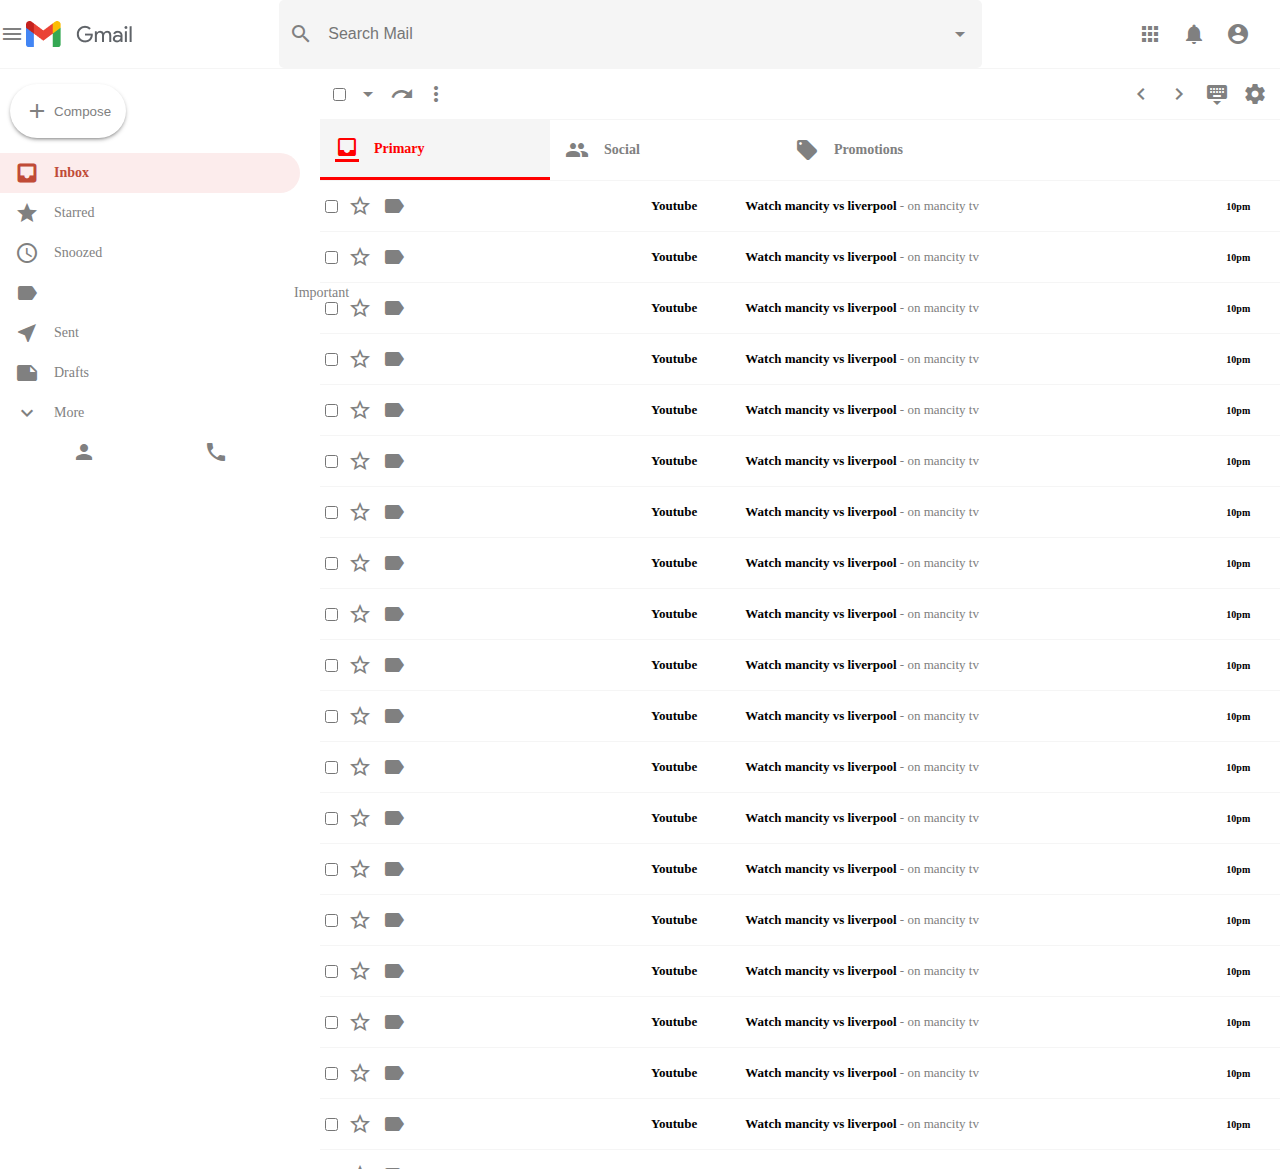
==== index.html @ ad6580e2 "Add all my files" ====
<!DOCTYPE html>
<html lang="en">
<head>
    <meta charset="UTF-8">
    <meta http-equiv="X-UA-Compatible" content="IE=edge">
    <meta name="viewport" content="width=device-width, initial-scale=1.0">
    <!--google font icon-->
    <link href="https://fonts.googleapis.com/icon?family=Material+Icons" rel="stylesheet">
    <link rel="stylesheet" href="./styles.css">
    <link rel="shortcut icon" href="./Sample Pictures/gmail icon.png" type="image/x-icon">
    <title>Inbox (56) - victormosunmola@gmail.com</title>
</head>
<body>
    <!--header start-->
    <div class="header">
        <div class="header-left">
            <div class="material-icons">menu</div>
              <img src="./Sample Pictures/logo_gmail.png" alt="Gmail Logo">
        </div>
        <div class="header-middle">
            <span class="material-icons">search</span>
            <input type="text" placeholder="Search Mail">
            <span class="material-icons">arrow_drop_down</span>
        </div>
        <div class="header-right">
            <span class="material-icons">apps</span>
            <span class="material-icons">notifications</span>
            <span class="material-icons">account_circle</span>
        </div>
    </div>
    <!--header ends-->
    <!--main body start-->
    <div class="main-body">
        <!--sidebar start-->
        <div class="sidebar">
            <button class="sidebar-compose">
                <span class="material-icons">add</span>
 
                Compose
            </button>
            <div class="sidebar-option sidebar-option-active">
                <span class="material-icons">inbox</span>
                <h3>Inbox</h3>
            </div>
            <div class="sidebar-option">
                <span class="material-icons">star</span>
                <h3>Starred</h3>
            </div>
            <div class="sidebar-option">
                <span class="material-icons">access_time</span>
                <h3>Snoozed</h3>
            </div>
            <div class="sidebar-option">
                <span class="material-icons">label_important</span>
                <h3>Important</h3>
            </div>
            <div class="sidebar-option">
                <span class="material-icons">near_me</span>
                <h3>Sent</h3>
            </div>
            <div class="sidebar-option">
                <span class="material-icons">note</span>
                <h3>Drafts</h3>
            </div>
            <div class="sidebar-option">
                <span class="material-icons">expand_more</span>
                <h3>More</h3>
            </div>
            <div class="sidebar-footer">
                <div class="sidebar-footer-icons">
                    <span class="material-icons">person</span>
                    <span class="material-icons">duo</span>
                    <span class="material-icons">phone</span>
                </div>
            </div>
        </div>
        <!--sidebar end-->

        <!--email list start-->
        <div class="email-list">
            <!--settings start-->
            <div class="email-list-settings">
                <div class="email-list-settings-left">
                    <input type="checkbox">
                    <span class="material-icons">arrow_drop_down</span>
                    <span class="material-icons">redo</span>
                    <span class="material-icons">more_vert</span>
                </div>
                <div class="email-list-settings-right">
                    <span class="material-icons">chevron_left</span>
                    <span class="material-icons">chevron_right</span>
                    <span class="material-icons">keyboard_hide</span>
                    <span class="material-icons">settings</span>
                </div>
            </div>
            <!--settings end-->
            <!--section start-->
            <div class="email-list-sections">
                <div class="section section-selected">
                    <span class="material-icons section-selected">inbox</span>
                    <h4>Primary</h4>
                </div>
                
                <div class="section">
                    <span class="material-icons">people</span>
                    <h4>Social</h4>
                </div>
                
                <div class="section">
                    <span class="material-icons">local_offer</span>
                    <h4>Promotions</h4>
                </div>             
            </div>
            <!--section end--> 

            <!--email list row start-->  
            <div class="email-list-list">
                 <!--email row start--> 
                 <div class="email-row">
                    <div class="email-row-options">
                        <input type="checkbox" />
                        <span class="material-icons">star_border</span>
                        <span class="material-icons">label_important</span>
                    </div>
                    <h3 class="email-row-title">Youtube</h3>
                    <div class="email-row-message">
                        <h4>
                            Watch mancity vs liverpool
                            <span class="email-row-description"> - on mancity tv</span>
                        </h4>
                    </div>

                    <p class="email-row-time">10pm</p>
                 </div>
                 <!--email row end--> 
                 <!--email row start--> 
                 <div class="email-row">
                    <div class="email-row-options">
                        <input type="checkbox" />
                        <span class="material-icons">star_border</span>
                        <span class="material-icons">label_important</span>
                    </div>
                    <h3 class="email-row-title">Youtube</h3>
                    <div class="email-row-message">
                        <h4>
                            Watch mancity vs liverpool
                            <span class="email-row-description"> - on mancity tv</span>
                        </h4>
                    </div>

                    <p class="email-row-time">10pm</p>
                 </div>
                 <!--email row end--> 
                 <!--email row start--> 
                 <div class="email-row">
                    <div class="email-row-options">
                        <input type="checkbox" />
                        <span class="material-icons">star_border</span>
                        <span class="material-icons">label_important</span>
                    </div>
                    <h3 class="email-row-title">Youtube</h3>
                    <div class="email-row-message">
                        <h4>
                            Watch mancity vs liverpool
                            <span class="email-row-description"> - on mancity tv</span>
                        </h4>
                    </div>

                    <p class="email-row-time">10pm</p>
                 </div>
                 <!--email row end--> 
                 <!--email row start--> 
                 <div class="email-row">
                    <div class="email-row-options">
                        <input type="checkbox" />
                        <span class="material-icons">star_border</span>
                        <span class="material-icons">label_important</span>
                    </div>
                    <h3 class="email-row-title">Youtube</h3>
                    <div class="email-row-message">
                        <h4>
                            Watch mancity vs liverpool
                            <span class="email-row-description"> - on mancity tv</span>
                        </h4>
                    </div>

                    <p class="email-row-time">10pm</p>
                 </div>
                 <!--email row end--> 
                 <!--email row start--> 
                 <div class="email-row">
                    <div class="email-row-options">
                        <input type="checkbox" />
                        <span class="material-icons">star_border</span>
                        <span class="material-icons">label_important</span>
                    </div>
                    <h3 class="email-row-title">Youtube</h3>
                    <div class="email-row-message">
                        <h4>
                            Watch mancity vs liverpool
                            <span class="email-row-description"> - on mancity tv</span>
                        </h4>
                    </div>

                    <p class="email-row-time">10pm</p>
                 </div>
                 <!--email row end--> 
                 <!--email row start--> 
                 <div class="email-row">
                    <div class="email-row-options">
                        <input type="checkbox" />
                        <span class="material-icons">star_border</span>
                        <span class="material-icons">label_important</span>
                    </div>
                    <h3 class="email-row-title">Youtube</h3>
                    <div class="email-row-message">
                        <h4>
                            Watch mancity vs liverpool
                            <span class="email-row-description"> - on mancity tv</span>
                        </h4>
                    </div>

                    <p class="email-row-time">10pm</p>
                 </div>
                 <!--email row end--> 
                 <!--email row start--> 
                 <div class="email-row">
                    <div class="email-row-options">
                        <input type="checkbox" />
                        <span class="material-icons">star_border</span>
                        <span class="material-icons">label_important</span>
                    </div>
                    <h3 class="email-row-title">Youtube</h3>
                    <div class="email-row-message">
                        <h4>
                            Watch mancity vs liverpool
                            <span class="email-row-description"> - on mancity tv</span>
                        </h4>
                    </div>

                    <p class="email-row-time">10pm</p>
                 </div>
                 <!--email row end--> 
                 <!--email row start--> 
                 <div class="email-row">
                    <div class="email-row-options">
                        <input type="checkbox" />
                        <span class="material-icons">star_border</span>
                        <span class="material-icons">label_important</span>
                    </div>
                    <h3 class="email-row-title">Youtube</h3>
                    <div class="email-row-message">
                        <h4>
                            Watch mancity vs liverpool
                            <span class="email-row-description"> - on mancity tv</span>
                        </h4>
                    </div>

                    <p class="email-row-time">10pm</p>
                 </div>
                 <!--email row end--> 
                 <!--email row start--> 
                 <div class="email-row">
                    <div class="email-row-options">
                        <input type="checkbox" />
                        <span class="material-icons">star_border</span>
                        <span class="material-icons">label_important</span>
                    </div>
                    <h3 class="email-row-title">Youtube</h3>
                    <div class="email-row-message">
                        <h4>
                            Watch mancity vs liverpool
                            <span class="email-row-description"> - on mancity tv</span>
                        </h4>
                    </div>

                    <p class="email-row-time">10pm</p>
                 </div>
                 <!--email row end--> 
                 <!--email row start--> 
                 <div class="email-row">
                    <div class="email-row-options">
                        <input type="checkbox" />
                        <span class="material-icons">star_border</span>
                        <span class="material-icons">label_important</span>
                    </div>
                    <h3 class="email-row-title">Youtube</h3>
                    <div class="email-row-message">
                        <h4>
                            Watch mancity vs liverpool
                            <span class="email-row-description"> - on mancity tv</span>
                        </h4>
                    </div>

                    <p class="email-row-time">10pm</p>
                 </div>
                 <!--email row end--> 
                 <!--email row start--> 
                 <div class="email-row">
                    <div class="email-row-options">
                        <input type="checkbox" />
                        <span class="material-icons">star_border</span>
                        <span class="material-icons">label_important</span>
                    </div>
                    <h3 class="email-row-title">Youtube</h3>
                    <div class="email-row-message">
                        <h4>
                            Watch mancity vs liverpool
                            <span class="email-row-description"> - on mancity tv</span>
                        </h4>
                    </div>

                    <p class="email-row-time">10pm</p>
                 </div>
                 <!--email row end--> 
                 <!--email row start--> 
                 <div class="email-row">
                    <div class="email-row-options">
                        <input type="checkbox" />
                        <span class="material-icons">star_border</span>
                        <span class="material-icons">label_important</span>
                    </div>
                    <h3 class="email-row-title">Youtube</h3>
                    <div class="email-row-message">
                        <h4>
                            Watch mancity vs liverpool
                            <span class="email-row-description"> - on mancity tv</span>
                        </h4>
                    </div>

                    <p class="email-row-time">10pm</p>
                 </div>
                 <!--email row end--> 
                 <!--email row start--> 
                 <div class="email-row">
                    <div class="email-row-options">
                        <input type="checkbox" />
                        <span class="material-icons">star_border</span>
                        <span class="material-icons">label_important</span>
                    </div>
                    <h3 class="email-row-title">Youtube</h3>
                    <div class="email-row-message">
                        <h4>
                            Watch mancity vs liverpool
                            <span class="email-row-description"> - on mancity tv</span>
                        </h4>
                    </div>

                    <p class="email-row-time">10pm</p>
                 </div>
                 <!--email row end--> 
                 <!--email row start--> 
                 <div class="email-row">
                    <div class="email-row-options">
                        <input type="checkbox" />
                        <span class="material-icons">star_border</span>
                        <span class="material-icons">label_important</span>
                    </div>
                    <h3 class="email-row-title">Youtube</h3>
                    <div class="email-row-message">
                        <h4>
                            Watch mancity vs liverpool
                            <span class="email-row-description"> - on mancity tv</span>
                        </h4>
                    </div>

                    <p class="email-row-time">10pm</p>
                 </div>
                 <!--email row end--> 
                 <!--email row start--> 
                 <div class="email-row">
                    <div class="email-row-options">
                        <input type="checkbox" />
                        <span class="material-icons">star_border</span>
                        <span class="material-icons">label_important</span>
                    </div>
                    <h3 class="email-row-title">Youtube</h3>
                    <div class="email-row-message">
                        <h4>
                            Watch mancity vs liverpool
                            <span class="email-row-description"> - on mancity tv</span>
                        </h4>
                    </div>

                    <p class="email-row-time">10pm</p>
                 </div>
                 <!--email row end--> 
                 <!--email row start--> 
                 <div class="email-row">
                    <div class="email-row-options">
                        <input type="checkbox" />
                        <span class="material-icons">star_border</span>
                        <span class="material-icons">label_important</span>
                    </div>
                    <h3 class="email-row-title">Youtube</h3>
                    <div class="email-row-message">
                        <h4>
                            Watch mancity vs liverpool
                            <span class="email-row-description"> - on mancity tv</span>
                        </h4>
                    </div>

                    <p class="email-row-time">10pm</p>
                 </div>
                 <!--email row end--> 
                 <!--email row start--> 
                 <div class="email-row">
                    <div class="email-row-options">
                        <input type="checkbox" />
                        <span class="material-icons">star_border</span>
                        <span class="material-icons">label_important</span>
                    </div>
                    <h3 class="email-row-title">Youtube</h3>
                    <div class="email-row-message">
                        <h4>
                            Watch mancity vs liverpool
                            <span class="email-row-description"> - on mancity tv</span>
                        </h4>
                    </div>

                    <p class="email-row-time">10pm</p>
                 </div>
                 <!--email row end--> 
                 <!--email row start--> 
                 <div class="email-row">
                    <div class="email-row-options">
                        <input type="checkbox" />
                        <span class="material-icons">star_border</span>
                        <span class="material-icons">label_important</span>
                    </div>
                    <h3 class="email-row-title">Youtube</h3>
                    <div class="email-row-message">
                        <h4>
                            Watch mancity vs liverpool
                            <span class="email-row-description"> - on mancity tv</span>
                        </h4>
                    </div>

                    <p class="email-row-time">10pm</p>
                 </div>
                 <!--email row end--> 
                 <!--email row start--> 
                 <div class="email-row">
                    <div class="email-row-options">
                        <input type="checkbox" />
                        <span class="material-icons">star_border</span>
                        <span class="material-icons">label_important</span>
                    </div>
                    <h3 class="email-row-title">Youtube</h3>
                    <div class="email-row-message">
                        <h4>
                            Watch mancity vs liverpool
                            <span class="email-row-description"> - on mancity tv</span>
                        </h4>
                    </div>

                    <p class="email-row-time">10pm</p>
                 </div>
                 <!--email row end--> 
                 <!--email row start--> 
                 <div class="email-row">
                    <div class="email-row-options">
                        <input type="checkbox" />
                        <span class="material-icons">star_border</span>
                        <span class="material-icons">label_important</span>
                    </div>
                    <h3 class="email-row-title">Youtube</h3>
                    <div class="email-row-message">
                        <h4>
                            Watch mancity vs liverpool
                            <span class="email-row-description"> - on mancity tv</span>
                        </h4>
                    </div>

                    <p class="email-row-time">10pm</p>
                 </div>
                 <!--email row end--> 
                 <!--email row start--> 
                 <div class="email-row">
                    <div class="email-row-options">
                        <input type="checkbox" />
                        <span class="material-icons">star_border</span>
                        <span class="material-icons">label_important</span>
                    </div>
                    <h3 class="email-row-title">Youtube</h3>
                    <div class="email-row-message">
                        <h4>
                            Watch mancity vs liverpool
                            <span class="email-row-description"> - on mancity tv</span>
                        </h4>
                    </div>

                    <p class="email-row-time">10pm</p>
                 </div>
                 <!--email row end--> 
                 <!--email row start--> 
                 <div class="email-row">
                    <div class="email-row-options">
                        <input type="checkbox" />
                        <span class="material-icons">star_border</span>
                        <span class="material-icons">label_important</span>
                    </div>
                    <h3 class="email-row-title">Youtube</h3>
                    <div class="email-row-message">
                        <h4>
                            Watch mancity vs liverpool
                            <span class="email-row-description"> - on mancity tv</span>
                        </h4>
                    </div>

                    <p class="email-row-time">10pm</p>
                 </div>
                 <!--email row end--> 
                 <!--email row start--> 
                 <div class="email-row">
                    <div class="email-row-options">
                        <input type="checkbox" />
                        <span class="material-icons">star_border</span>
                        <span class="material-icons">label_important</span>
                    </div>
                    <h3 class="email-row-title">Youtube</h3>
                    <div class="email-row-message">
                        <h4>
                            Watch mancity vs liverpool
                            <span class="email-row-description"> - on mancity tv</span>
                        </h4>
                    </div>

                    <p class="email-row-time">10pm</p>
                 </div>
                 <!--email row end--> 
                 <!--email row start--> 
                 <div class="email-row">
                    <div class="email-row-options">
                        <input type="checkbox" />
                        <span class="material-icons">star_border</span>
                        <span class="material-icons">label_important</span>
                    </div>
                    <h3 class="email-row-title">Youtube</h3>
                    <div class="email-row-message">
                        <h4>
                            Watch mancity vs liverpool
                            <span class="email-row-description"> - on mancity tv</span>
                        </h4>
                    </div>

                    <p class="email-row-time">10pm</p>
                 </div>
                 <!--email row end--> 
                 <!--email row start--> 
                 <div class="email-row">
                    <div class="email-row-options">
                        <input type="checkbox" />
                        <span class="material-icons">star_border</span>
                        <span class="material-icons">label_important</span>
                    </div>
                    <h3 class="email-row-title">Youtube</h3>
                    <div class="email-row-message">
                        <h4>
                            Watch mancity vs liverpool
                            <span class="email-row-description"> - on mancity tv</span>
                        </h4>
                    </div>

                    <p class="email-row-time">10pm</p>
                 </div>
                 <!--email row end--> 
                 <!--email row start--> 
                 <div class="email-row">
                    <div class="email-row-options">
                        <input type="checkbox" />
                        <span class="material-icons">star_border</span>
                        <span class="material-icons">label_important</span>
                    </div>
                    <h3 class="email-row-title">Youtube</h3>
                    <div class="email-row-message">
                        <h4>
                            Watch mancity vs liverpool
                            <span class="email-row-description"> - on mancity tv</span>
                        </h4>
                    </div>

                    <p class="email-row-time">10pm</p>
                 </div>
                 <!--email row end--> 
                 <!--email row start--> 
                 <div class="email-row">
                    <div class="email-row-options">
                        <input type="checkbox" />
                        <span class="material-icons">star_border</span>
                        <span class="material-icons">label_important</span>
                    </div>
                    <h3 class="email-row-title">Youtube</h3>
                    <div class="email-row-message">
                        <h4>
                            Watch mancity vs liverpool
                            <span class="email-row-description"> - on mancity tv</span>
                        </h4>
                    </div>

                    <p class="email-row-time">10pm</p>
                 </div>
                 <!--email row end--> 
                 <!--email row start--> 
                 <div class="email-row">
                    <div class="email-row-options">
                        <input type="checkbox" />
                        <span class="material-icons">star_border</span>
                        <span class="material-icons">label_important</span>
                    </div>
                    <h3 class="email-row-title">Youtube</h3>
                    <div class="email-row-message">
                        <h4>
                            Watch mancity vs liverpool
                            <span class="email-row-description"> - on mancity tv</span>
                        </h4>
                    </div>

                    <p class="email-row-time">10pm</p>
                 </div>
                 <!--email row end--> 
                 <!--email row start--> 
                 <div class="email-row">
                    <div class="email-row-options">
                        <input type="checkbox" />
                        <span class="material-icons">star_border</span>
                        <span class="material-icons">label_important</span>
                    </div>
                    <h3 class="email-row-title">Youtube</h3>
                    <div class="email-row-message">
                        <h4>
                            Watch mancity vs liverpool
                            <span class="email-row-description"> - on mancity tv</span>
                        </h4>
                    </div>

                    <p class="email-row-time">10pm</p>
                 </div>
                 <!--email row end--> 
                 <!--email row start--> 
                 <div class="email-row">
                    <div class="email-row-options">
                        <input type="checkbox" />
                        <span class="material-icons">star_border</span>
                        <span class="material-icons">label_important</span>
                    </div>
                    <h3 class="email-row-title">Youtube</h3>
                    <div class="email-row-message">
                        <h4>
                            Watch mancity vs liverpool
                            <span class="email-row-description"> - on mancity tv</span>
                        </h4>
                    </div>

                    <p class="email-row-time">10pm</p>
                 </div>
                 <!--email row end--> 
                 <!--email row start--> 
                 <div class="email-row">
                    <div class="email-row-options">
                        <input type="checkbox" />
                        <span class="material-icons">star_border</span>
                        <span class="material-icons">label_important</span>
                    </div>
                    <h3 class="email-row-title">Youtube</h3>
                    <div class="email-row-message">
                        <h4>
                            Watch mancity vs liverpool
                            <span class="email-row-description"> - on mancity tv</span>
                        </h4>
                    </div>

                    <p class="email-row-time">10pm</p>
                 </div>
                 <!--email row end--> 
                 <!--email row start--> 
                 <div class="email-row">
                    <div class="email-row-options">
                        <input type="checkbox" />
                        <span class="material-icons">star_border</span>
                        <span class="material-icons">label_important</span>
                    </div>
                    <h3 class="email-row-title">Youtube</h3>
                    <div class="email-row-message">
                        <h4>
                            Watch mancity vs liverpool
                            <span class="email-row-description"> - on mancity tv</span>
                        </h4>
                    </div>

                    <p class="email-row-time">10pm</p>
                 </div>
                 <!--email row end--> 
                 <!--email row start--> 
                 <div class="email-row">
                    <div class="email-row-options">
                        <input type="checkbox" />
                        <span class="material-icons">star_border</span>
                        <span class="material-icons">label_important</span>
                    </div>
                    <h3 class="email-row-title">Youtube</h3>
                    <div class="email-row-message">
                        <h4>
                            Watch mancity vs liverpool
                            <span class="email-row-description"> - on mancity tv</span>
                        </h4>
                    </div>

                    <p class="email-row-time">10pm</p>
                 </div>
                 <!--email row end--> 
                 <!--email row start--> 
                 <div class="email-row">
                    <div class="email-row-options">
                        <input type="checkbox" />
                        <span class="material-icons">star_border</span>
                        <span class="material-icons">label_important</span>
                    </div>
                    <h3 class="email-row-title">Youtube</h3>
                    <div class="email-row-message">
                        <h4>
                            Watch mancity vs liverpool
                            <span class="email-row-description"> - on mancity tv</span>
                        </h4>
                    </div>

                    <p class="email-row-time">10pm</p>
                 </div>
                 <!--email row end--> 
                 <!--email row start--> 
                 <div class="email-row">
                    <div class="email-row-options">
                        <input type="checkbox" />
                        <span class="material-icons">star_border</span>
                        <span class="material-icons">label_important</span>
                    </div>
                    <h3 class="email-row-title">Youtube</h3>
                    <div class="email-row-message">
                        <h4>
                            Watch mancity vs liverpool
                            <span class="email-row-description"> - on mancity tv</span>
                        </h4>
                    </div>

                    <p class="email-row-time">10pm</p>
                 </div>
                 <!--email row end--> 
                 <!--email row start--> 
                 <div class="email-row">
                    <div class="email-row-options">
                        <input type="checkbox" />
                        <span class="material-icons">star_border</span>
                        <span class="material-icons">label_important</span>
                    </div>
                    <h3 class="email-row-title">Youtube</h3>
                    <div class="email-row-message">
                        <h4>
                            Watch mancity vs liverpool
                            <span class="email-row-description"> - on mancity tv</span>
                        </h4>
                    </div>

                    <p class="email-row-time">10pm</p>
                 </div>
                 <!--email row end--> 
                 <!--email row start--> 
                 <div class="email-row">
                    <div class="email-row-options">
                        <input type="checkbox" />
                        <span class="material-icons">star_border</span>
                        <span class="material-icons">label_important</span>
                    </div>
                    <h3 class="email-row-title">Youtube</h3>
                    <div class="email-row-message">
                        <h4>
                            Watch mancity vs liverpool
                            <span class="email-row-description"> - on mancity tv</span>
                        </h4>
                    </div>

                    <p class="email-row-time">10pm</p>
                 </div>
                 <!--email row end--> 
                 <!--email row start--> 
                 <div class="email-row">
                    <div class="email-row-options">
                        <input type="checkbox" />
                        <span class="material-icons">star_border</span>
                        <span class="material-icons">label_important</span>
                    </div>
                    <h3 class="email-row-title">Youtube</h3>
                    <div class="email-row-message">
                        <h4>
                            Watch mancity vs liverpool
                            <span class="email-row-description"> - on mancity tv</span>
                        </h4>
                    </div>

                    <p class="email-row-time">10pm</p>
                 </div>
                 <!--email row end--> 
                 <!--email row start--> 
                 <div class="email-row">
                    <div class="email-row-options">
                        <input type="checkbox" />
                        <span class="material-icons">star_border</span>
                        <span class="material-icons">label_important</span>
                    </div>
                    <h3 class="email-row-title">Youtube</h3>
                    <div class="email-row-message">
                        <h4>
                            Watch mancity vs liverpool
                            <span class="email-row-description"> - on mancity tv</span>
                        </h4>
                    </div>

                    <p class="email-row-time">10pm</p>
                 </div>
                 <!--email row end--> 
                 <!--email row start--> 
                 <div class="email-row">
                    <div class="email-row-options">
                        <input type="checkbox" />
                        <span class="material-icons">star_border</span>
                        <span class="material-icons">label_important</span>
                    </div>
                    <h3 class="email-row-title">Youtube</h3>
                    <div class="email-row-message">
                        <h4>
                            Watch mancity vs liverpool
                            <span class="email-row-description"> - on mancity tv</span>
                        </h4>
                    </div>

                    <p class="email-row-time">10pm</p>
                 </div>
                 <!--email row end--> 
                 <!--email row start--> 
                 <div class="email-row">
                    <div class="email-row-options">
                        <input type="checkbox" />
                        <span class="material-icons">star_border</span>
                        <span class="material-icons">label_important</span>
                    </div>
                    <h3 class="email-row-title">Youtube</h3>
                    <div class="email-row-message">
                        <h4>
                            Watch mancity vs liverpool
                            <span class="email-row-description"> - on mancity tv</span>
                        </h4>
                    </div>

                    <p class="email-row-time">10pm</p>
                 </div>
                 <!--email row end--> 
                 <!--email row start--> 
                 <div class="email-row">
                    <div class="email-row-options">
                        <input type="checkbox" />
                        <span class="material-icons">star_border</span>
                        <span class="material-icons">label_important</span>
                    </div>
                    <h3 class="email-row-title">Youtube</h3>
                    <div class="email-row-message">
                        <h4>
                            Watch mancity vs liverpool
                            <span class="email-row-description"> - on mancity tv</span>
                        </h4>
                    </div>

                    <p class="email-row-time">10pm</p>
                 </div>
                 <!--email row end--> 
                 <!--email row start--> 
                 <div class="email-row">
                    <div class="email-row-options">
                        <input type="checkbox" />
                        <span class="material-icons">star_border</span>
                        <span class="material-icons">label_important</span>
                    </div>
                    <h3 class="email-row-title">Youtube</h3>
                    <div class="email-row-message">
                        <h4>
                            Watch mancity vs liverpool
                            <span class="email-row-description"> - on mancity tv</span>
                        </h4>
                    </div>

                    <p class="email-row-time">10pm</p>
                 </div>
                 <!--email row end--> 
                 <!--email row start--> 
                 <div class="email-row">
                    <div class="email-row-options">
                        <input type="checkbox" />
                        <span class="material-icons">star_border</span>
                        <span class="material-icons">label_important</span>
                    </div>
                    <h3 class="email-row-title">Youtube</h3>
                    <div class="email-row-message">
                        <h4>
                            Watch mancity vs liverpool
                            <span class="email-row-description"> - on mancity tv</span>
                        </h4>
                    </div>

                    <p class="email-row-time">10pm</p>
                 </div>
                 <!--email row end--> 
                 <!--email row start--> 
                 <div class="email-row">
                    <div class="email-row-options">
                        <input type="checkbox" />
                        <span class="material-icons">star_border</span>
                        <span class="material-icons">label_important</span>
                    </div>
                    <h3 class="email-row-title">Youtube</h3>
                    <div class="email-row-message">
                        <h4>
                            Watch mancity vs liverpool
                            <span class="email-row-description"> - on mancity tv</span>
                        </h4>
                    </div>

                    <p class="email-row-time">10pm</p>
                 </div>
                 <!--email row end--> 
                 <!--email row start--> 
                 <div class="email-row">
                    <div class="email-row-options">
                        <input type="checkbox" />
                        <span class="material-icons">star_border</span>
                        <span class="material-icons">label_important</span>
                    </div>
                    <h3 class="email-row-title">Youtube</h3>
                    <div class="email-row-message">
                        <h4>
                            Watch mancity vs liverpool
                            <span class="email-row-description"> - on mancity tv</span>
                        </h4>
                    </div>

                    <p class="email-row-time">10pm</p>
                 </div>
                 <!--email row end--> 
                 <!--email row start--> 
                 <div class="email-row">
                    <div class="email-row-options">
                        <input type="checkbox" />
                        <span class="material-icons">star_border</span>
                        <span class="material-icons">label_important</span>
                    </div>
                    <h3 class="email-row-title">Youtube</h3>
                    <div class="email-row-message">
                        <h4>
                            Watch mancity vs liverpool
                            <span class="email-row-description"> - on mancity tv</span>
                        </h4>
                    </div>

                    <p class="email-row-time">10pm</p>
                 </div>
                 <!--email row end--> 
                 <!--email row start--> 
                 <div class="email-row">
                    <div class="email-row-options">
                        <input type="checkbox" />
                        <span class="material-icons">star_border</span>
                        <span class="material-icons">label_important</span>
                    </div>
                    <h3 class="email-row-title">Youtube</h3>
                    <div class="email-row-message">
                        <h4>
                            Watch mancity vs liverpool
                            <span class="email-row-description"> - on mancity tv</span>
                        </h4>
                    </div>

                    <p class="email-row-time">10pm</p>
                 </div>
                 <!--email row end--> 
                 <!--email row start--> 
                 <div class="email-row">
                    <div class="email-row-options">
                        <input type="checkbox" />
                        <span class="material-icons">star_border</span>
                        <span class="material-icons">label_important</span>
                    </div>
                    <h3 class="email-row-title">Youtube</h3>
                    <div class="email-row-message">
                        <h4>
                            Watch mancity vs liverpool
                            <span class="email-row-description"> - on mancity tv</span>
                        </h4>
                    </div>

                    <p class="email-row-time">10pm</p>
                 </div>
                 <!--email row end--> 
                 <!--email row start--> 
                 <div class="email-row">
                    <div class="email-row-options">
                        <input type="checkbox" />
                        <span class="material-icons">star_border</span>
                        <span class="material-icons">label_important</span>
                    </div>
                    <h3 class="email-row-title">Youtube</h3>
                    <div class="email-row-message">
                        <h4>
                            Watch mancity vs liverpool
                            <span class="email-row-description"> - on mancity tv</span>
                        </h4>
                    </div>

                    <p class="email-row-time">10pm</p>
                 </div>
                 <!--email row end--> 
                 <!--email row start--> 
                 <div class="email-row">
                    <div class="email-row-options">
                        <input type="checkbox" />
                        <span class="material-icons">star_border</span>
                        <span class="material-icons">label_important</span>
                    </div>
                    <h3 class="email-row-title">Youtube</h3>
                    <div class="email-row-message">
                        <h4>
                            Watch mancity vs liverpool
                            <span class="email-row-description"> - on mancity tv</span>
                        </h4>
                    </div>

                    <p class="email-row-time">10pm</p>
                 </div>
                 <!--email row end--> 
                 <!--email row start--> 
                 <div class="email-row">
                    <div class="email-row-options">
                        <input type="checkbox" />
                        <span class="material-icons">star_border</span>
                        <span class="material-icons">label_important</span>
                    </div>
                    <h3 class="email-row-title">Youtube</h3>
                    <div class="email-row-message">
                        <h4>
                            Watch mancity vs liverpool
                            <span class="email-row-description"> - on mancity tv</span>
                        </h4>
                    </div>

                    <p class="email-row-time">10pm</p>
                 </div>
                 <!--email row end--> 
                 <!--email row start--> 
                 <div class="email-row">
                    <div class="email-row-options">
                        <input type="checkbox" />
                        <span class="material-icons">star_border</span>
                        <span class="material-icons">label_important</span>
                    </div>
                    <h3 class="email-row-title">Youtube</h3>
                    <div class="email-row-message">
                        <h4>
                            Watch mancity vs liverpool
                            <span class="email-row-description"> - on mancity tv</span>
                        </h4>
                    </div>

                    <p class="email-row-time">10pm</p>
                 </div>
                 <!--email row end--> 
                 <!--email row start--> 
                 <div class="email-row">
                    <div class="email-row-options">
                        <input type="checkbox" />
                        <span class="material-icons">star_border</span>
                        <span class="material-icons">label_important</span>
                    </div>
                    <h3 class="email-row-title">Youtube</h3>
                    <div class="email-row-message">
                        <h4>
                            Watch mancity vs liverpool
                            <span class="email-row-description"> - on mancity tv</span>
                        </h4>
                    </div>

                    <p class="email-row-time">10pm</p>
                 </div>
                 <!--email row end--> 
                 <!--email row start--> 
                 <div class="email-row">
                    <div class="email-row-options">
                        <input type="checkbox" />
                        <span class="material-icons">star_border</span>
                        <span class="material-icons">label_important</span>
                    </div>
                    <h3 class="email-row-title">Youtube</h3>
                    <div class="email-row-message">
                        <h4>
                            Watch mancity vs liverpool
                            <span class="email-row-description"> - on mancity tv</span>
                        </h4>
                    </div>

                    <p class="email-row-time">10pm</p>
                 </div>
                 <!--email row end--> 
                 <!--email row start--> 
                 <div class="email-row">
                    <div class="email-row-options">
                        <input type="checkbox" />
                        <span class="material-icons">star_border</span>
                        <span class="material-icons">label_important</span>
                    </div>
                    <h3 class="email-row-title">Youtube</h3>
                    <div class="email-row-message">
                        <h4>
                            Watch mancity vs liverpool
                            <span class="email-row-description"> - on mancity tv</span>
                        </h4>
                    </div>

                    <p class="email-row-time">10pm</p>
                 </div>
                 <!--email row end--> 
                 <!--email row start--> 
                 <div class="email-row">
                    <div class="email-row-options">
                        <input type="checkbox" />
                        <span class="material-icons">star_border</span>
                        <span class="material-icons">label_important</span>
                    </div>
                    <h3 class="email-row-title">Youtube</h3>
                    <div class="email-row-message">
                        <h4>
                            Watch mancity vs liverpool
                            <span class="email-row-description"> - on mancity tv</span>
                        </h4>
                    </div>

                    <p class="email-row-time">10pm</p>
                 </div>
                 <!--email row end--> 
                 <!--email row start--> 
                 <div class="email-row">
                    <div class="email-row-options">
                        <input type="checkbox" />
                        <span class="material-icons">star_border</span>
                        <span class="material-icons">label_important</span>
                    </div>
                    <h3 class="email-row-title">Youtube</h3>
                    <div class="email-row-message">
                        <h4>
                            Watch mancity vs liverpool
                            <span class="email-row-description"> - on mancity tv</span>
                        </h4>
                    </div>

                    <p class="email-row-time">10pm</p>
                 </div>
                 <!--email row end--> 
                 <!--email row start--> 
                 <div class="email-row">
                    <div class="email-row-options">
                        <input type="checkbox" />
                        <span class="material-icons">star_border</span>
                        <span class="material-icons">label_important</span>
                    </div>
                    <h3 class="email-row-title">Youtube</h3>
                    <div class="email-row-message">
                        <h4>
                            Watch mancity vs liverpool
                            <span class="email-row-description"> - on mancity tv</span>
                        </h4>
                    </div>

                    <p class="email-row-time">10pm</p>
                 </div>
                 <!--email row end--> 
                 <!--email row start--> 
                 <div class="email-row">
                    <div class="email-row-options">
                        <input type="checkbox" />
                        <span class="material-icons">star_border</span>
                        <span class="material-icons">label_important</span>
                    </div>
                    <h3 class="email-row-title">Youtube</h3>
                    <div class="email-row-message">
                        <h4>
                            Watch mancity vs liverpool
                            <span class="email-row-description"> - on mancity tv</span>
                        </h4>
                    </div>

                    <p class="email-row-time">10pm</p>
                 </div>
                 <!--email row end--> 
                 <!--email row start--> 
                 <div class="email-row">
                    <div class="email-row-options">
                        <input type="checkbox" />
                        <span class="material-icons">star_border</span>
                        <span class="material-icons">label_important</span>
                    </div>
                    <h3 class="email-row-title">Youtube</h3>
                    <div class="email-row-message">
                        <h4>
                            Watch mancity vs liverpool
                            <span class="email-row-description"> - on mancity tv</span>
                        </h4>
                    </div>

                    <p class="email-row-time">10pm</p>
                 </div>
                 <!--email row end--> 
                 <!--email row start--> 
                 <div class="email-row">
                    <div class="email-row-options">
                        <input type="checkbox" />
                        <span class="material-icons">star_border</span>
                        <span class="material-icons">label_important</span>
                    </div>
                    <h3 class="email-row-title">Youtube</h3>
                    <div class="email-row-message">
                        <h4>
                            Watch mancity vs liverpool
                            <span class="email-row-description"> - on mancity tv</span>
                        </h4>
                    </div>

                    <p class="email-row-time">10pm</p>
                 </div>
                 <!--email row end--> 
                 <!--email row start--> 
                 <div class="email-row">
                    <div class="email-row-options">
                        <input type="checkbox" />
                        <span class="material-icons">star_border</span>
                        <span class="material-icons">label_important</span>
                    </div>
                    <h3 class="email-row-title">Youtube</h3>
                    <div class="email-row-message">
                        <h4>
                            Watch mancity vs liverpool
                            <span class="email-row-description"> - on mancity tv</span>
                        </h4>
                    </div>

                    <p class="email-row-time">10pm</p>
                 </div>
                 <!--email row end--> 
                 <!--email row start--> 
                 <div class="email-row">
                    <div class="email-row-options">
                        <input type="checkbox" />
                        <span class="material-icons">star_border</span>
                        <span class="material-icons">label_important</span>
                    </div>
                    <h3 class="email-row-title">Youtube</h3>
                    <div class="email-row-message">
                        <h4>
                            Watch mancity vs liverpool
                            <span class="email-row-description"> - on mancity tv</span>
                        </h4>
                    </div>

                    <p class="email-row-time">10pm</p>
                 </div>
                 <!--email row end--> 
                 <!--email row start--> 
                 <div class="email-row">
                    <div class="email-row-options">
                        <input type="checkbox" />
                        <span class="material-icons">star_border</span>
                        <span class="material-icons">label_important</span>
                    </div>
                    <h3 class="email-row-title">Youtube</h3>
                    <div class="email-row-message">
                        <h4>
                            Watch mancity vs liverpool
                            <span class="email-row-description"> - on mancity tv</span>
                        </h4>
                    </div>

                    <p class="email-row-time">10pm</p>
                 </div>
                 <!--email row end--> 
                 <!--email row start--> 
                 <div class="email-row">
                    <div class="email-row-options">
                        <input type="checkbox" />
                        <span class="material-icons">star_border</span>
                        <span class="material-icons">label_important</span>
                    </div>
                    <h3 class="email-row-title">Youtube</h3>
                    <div class="email-row-message">
                        <h4>
                            Watch mancity vs liverpool
                            <span class="email-row-description"> - on mancity tv</span>
                        </h4>
                    </div>

                    <p class="email-row-time">10pm</p>
                 </div>
                 <!--email row end--> 
                 <!--email row start--> 
                 <div class="email-row">
                    <div class="email-row-options">
                        <input type="checkbox" />
                        <span class="material-icons">star_border</span>
                        <span class="material-icons">label_important</span>
                    </div>
                    <h3 class="email-row-title">Youtube</h3>
                    <div class="email-row-message">
                        <h4>
                            Watch mancity vs liverpool
                            <span class="email-row-description"> - on mancity tv</span>
                        </h4>
                    </div>

                    <p class="email-row-time">10pm</p>
                 </div>
                 <!--email row end--> 
                 <!--email row start--> 
                 <div class="email-row">
                    <div class="email-row-options">
                        <input type="checkbox" />
                        <span class="material-icons">star_border</span>
                        <span class="material-icons">label_important</span>
                    </div>
                    <h3 class="email-row-title">Youtube</h3>
                    <div class="email-row-message">
                        <h4>
                            Watch mancity vs liverpool
                            <span class="email-row-description"> - on mancity tv</span>
                        </h4>
                    </div>

                    <p class="email-row-time">10pm</p>
                 </div>
                 <!--email row end--> 
                 <!--email row start--> 
                 <div class="email-row">
                    <div class="email-row-options">
                        <input type="checkbox" />
                        <span class="material-icons">star_border</span>
                        <span class="material-icons">label_important</span>
                    </div>
                    <h3 class="email-row-title">Youtube</h3>
                    <div class="email-row-message">
                        <h4>
                            Watch mancity vs liverpool
                            <span class="email-row-description"> - on mancity tv</span>
                        </h4>
                    </div>

                    <p class="email-row-time">10pm</p>
                 </div>
                 <!--email row end--> 
                 <!--email row start--> 
                 <div class="email-row">
                    <div class="email-row-options">
                        <input type="checkbox" />
                        <span class="material-icons">star_border</span>
                        <span class="material-icons">label_important</span>
                    </div>
                    <h3 class="email-row-title">Youtube</h3>
                    <div class="email-row-message">
                        <h4>
                            Watch mancity vs liverpool
                            <span class="email-row-description"> - on mancity tv</span>
                        </h4>
                    </div>

                    <p class="email-row-time">10pm</p>
                 </div>
                 <!--email row end--> 
                 <!--email row start--> 
                 <div class="email-row">
                    <div class="email-row-options">
                        <input type="checkbox" />
                        <span class="material-icons">star_border</span>
                        <span class="material-icons">label_important</span>
                    </div>
                    <h3 class="email-row-title">Youtube</h3>
                    <div class="email-row-message">
                        <h4>
                            Watch mancity vs liverpool
                            <span class="email-row-description"> - on mancity tv</span>
                        </h4>
                    </div>

                    <p class="email-row-time">10pm</p>
                 </div>
                 <!--email row end--> 
                 <!--email row start--> 
                 <div class="email-row">
                    <div class="email-row-options">
                        <input type="checkbox" />
                        <span class="material-icons">star_border</span>
                        <span class="material-icons">label_important</span>
                    </div>
                    <h3 class="email-row-title">Youtube</h3>
                    <div class="email-row-message">
                        <h4>
                            Watch mancity vs liverpool
                            <span class="email-row-description"> - on mancity tv</span>
                        </h4>
                    </div>

                    <p class="email-row-time">10pm</p>
                 </div>
                 <!--email row end--> 
                 <!--email row start--> 
                 <div class="email-row">
                    <div class="email-row-options">
                        <input type="checkbox" />
                        <span class="material-icons">star_border</span>
                        <span class="material-icons">label_important</span>
                    </div>
                    <h3 class="email-row-title">Youtube</h3>
                    <div class="email-row-message">
                        <h4>
                            Watch mancity vs liverpool
                            <span class="email-row-description"> - on mancity tv</span>
                        </h4>
                    </div>

                    <p class="email-row-time">10pm</p>
                 </div>
                 <!--email row end--> 
                 <!--email row start--> 
                 <div class="email-row">
                    <div class="email-row-options">
                        <input type="checkbox" />
                        <span class="material-icons">star_border</span>
                        <span class="material-icons">label_important</span>
                    </div>
                    <h3 class="email-row-title">Youtube</h3>
                    <div class="email-row-message">
                        <h4>
                            Watch mancity vs liverpool
                            <span class="email-row-description"> - on mancity tv</span>
                        </h4>
                    </div>

                    <p class="email-row-time">10pm</p>
                 </div>
                 <!--email row end--> 
                 <!--email row start--> 
                 <div class="email-row">
                    <div class="email-row-options">
                        <input type="checkbox" />
                        <span class="material-icons">star_border</span>
                        <span class="material-icons">label_important</span>
                    </div>
                    <h3 class="email-row-title">Youtube</h3>
                    <div class="email-row-message">
                        <h4>
                            Watch mancity vs liverpool
                            <span class="email-row-description"> - on mancity tv</span>
                        </h4>
                    </div>

                    <p class="email-row-time">10pm</p>
                 </div>
                 <!--email row end--> 
                 <!--email row start--> 
                 <div class="email-row">
                    <div class="email-row-options">
                        <input type="checkbox" />
                        <span class="material-icons">star_border</span>
                        <span class="material-icons">label_important</span>
                    </div>
                    <h3 class="email-row-title">Youtube</h3>
                    <div class="email-row-message">
                        <h4>
                            Watch mancity vs liverpool
                            <span class="email-row-description"> - on mancity tv</span>
                        </h4>
                    </div>

                    <p class="email-row-time">10pm</p>
                 </div>
                 <!--email row end--> 
                 <!--email row start--> 
                 <div class="email-row">
                    <div class="email-row-options">
                        <input type="checkbox" />
                        <span class="material-icons">star_border</span>
                        <span class="material-icons">label_important</span>
                    </div>
                    <h3 class="email-row-title">Youtube</h3>
                    <div class="email-row-message">
                        <h4>
                            Watch mancity vs liverpool
                            <span class="email-row-description"> - on mancity tv</span>
                        </h4>
                    </div>

                    <p class="email-row-time">10pm</p>
                 </div>
                 <!--email row end--> 
                 <!--email row start--> 
                 <div class="email-row">
                    <div class="email-row-options">
                        <input type="checkbox" />
                        <span class="material-icons">star_border</span>
                        <span class="material-icons">label_important</span>
                    </div>
                    <h3 class="email-row-title">Youtube</h3>
                    <div class="email-row-message">
                        <h4>
                            Watch mancity vs liverpool
                            <span class="email-row-description"> - on mancity tv</span>
                        </h4>
                    </div>

                    <p class="email-row-time">10pm</p>
                 </div>
                 <!--email row end--> 
                 <!--email row start--> 
                 <div class="email-row">
                    <div class="email-row-options">
                        <input type="checkbox" />
                        <span class="material-icons">star_border</span>
                        <span class="material-icons">label_important</span>
                    </div>
                    <h3 class="email-row-title">Youtube</h3>
                    <div class="email-row-message">
                        <h4>
                            Watch mancity vs liverpool
                            <span class="email-row-description"> - on mancity tv</span>
                        </h4>
                    </div>

                    <p class="email-row-time">10pm</p>
                 </div>
                 <!--email row end--> 
                 <!--email row start--> 
                 <div class="email-row">
                    <div class="email-row-options">
                        <input type="checkbox" />
                        <span class="material-icons">star_border</span>
                        <span class="material-icons">label_important</span>
                    </div>
                    <h3 class="email-row-title">Youtube</h3>
                    <div class="email-row-message">
                        <h4>
                            Watch mancity vs liverpool
                            <span class="email-row-description"> - on mancity tv</span>
                        </h4>
                    </div>

                    <p class="email-row-time">10pm</p>
                 </div>
                 <!--email row end--> 
                 <!--email row start--> 
                 <div class="email-row">
                    <div class="email-row-options">
                        <input type="checkbox" />
                        <span class="material-icons">star_border</span>
                        <span class="material-icons">label_important</span>
                    </div>
                    <h3 class="email-row-title">Youtube</h3>
                    <div class="email-row-message">
                        <h4>
                            Watch mancity vs liverpool
                            <span class="email-row-description"> - on mancity tv</span>
                        </h4>
                    </div>

                    <p class="email-row-time">10pm</p>
                 </div>
                 <!--email row end--> 
                 <!--email row start--> 
                 <div class="email-row">
                    <div class="email-row-options">
                        <input type="checkbox" />
                        <span class="material-icons">star_border</span>
                        <span class="material-icons">label_important</span>
                    </div>
                    <h3 class="email-row-title">Youtube</h3>
                    <div class="email-row-message">
                        <h4>
                            Watch mancity vs liverpool
                            <span class="email-row-description"> - on mancity tv</span>
                        </h4>
                    </div>

                    <p class="email-row-time">10pm</p>
                 </div>
                 <!--email row end--> 
                 <!--email row start--> 
                 <div class="email-row">
                    <div class="email-row-options">
                        <input type="checkbox" />
                        <span class="material-icons">star_border</span>
                        <span class="material-icons">label_important</span>
                    </div>
                    <h3 class="email-row-title">Youtube</h3>
                    <div class="email-row-message">
                        <h4>
                            Watch mancity vs liverpool
                            <span class="email-row-description"> - on mancity tv</span>
                        </h4>
                    </div>

                    <p class="email-row-time">10pm</p>
                 </div>
                 <!--email row end--> 
            </div>
            <!--email list row end-->  
        </div>
        <!--email list end-->
    </div>
    <!--main body end-->



</body>
</html>
---- styles.css ----
*{
    margin: 0;
    padding: 0;
}
/* header */
.header{
    display: flex;
    align-items: center;
    justify-content: space-between;
    border-bottom: 1px solid whitesmoke;
}
.header-left{
    display: flex;
    align-items: center;
}
.header-left span{
    padding: 10px;
    cursor: pointer;
}
.header-middle{
    display: flex;
    flex: 0.7;
    align-items: center;
    background-color: whitesmoke;
    padding: 10px;
    border-radius: 5px;
}
.material-icons{
    color: gray;
}
.header-middle input{
    border: none;
    width: 100%;
    padding: 10px;
    outline: none;
    font-size: medium;
    background-color: transparent;
}
.header-right{
    display: flex;
    padding-right: 20px;
}
.header-right span{
    padding:  10px;
    cursor: pointer;
}
/* sidebar */
.sidebar{
    flex: 0.3;
    max-width: 300px;
    padding-right: 20px;
}
.sidebar-compose{
    margin-top: 15px;
    margin-left: 10px;
    margin-bottom: 15px;
    text-transform: capitalize;
    color: gray;
    padding: 15px;
    border-radius: 30px;
    background-color: white;
    display: flex;
    align-items: center;
    cursor: pointer;
    outline: none;
    border: none;
    box-shadow: 0px 2px 5px -2px rgba(0, 0, 0, 0.75);
}
.sidebar-compose span{
    margin-right: 5px;
}
.sidebar-option{
    display: flex;    
    align-items: center;
    height: 40px;
    padding: 0 10px;
    border-top-right-radius: 20px;
    border-bottom-right-radius: 20px;
    cursor: pointer;
    color: #818181;
}
.sidebar-option .material-icons{
    padding: 5px;
}
.sidebar-option h3{
    flex: 1;
    margin-left: 10px;
    font-size: 14px;
    font-weight: 400;
}
.sidebar-option:hover,
.sidebar-option:hover h3,
.sidebar-option:hover .material-icons,
.sidebar-option-active,
.sidebar-option-active h3,
.sidebar-option-active .material-icons {
    background-color: #fcecec;
    color: #c04b37;
    font-weight: 800;
}
.sidebar-footer{
    display: flex;
    justify-content: center;
}
.sidebar-footer-icons .material-icons{
    margin: 7px;
    cursor: pointer;
}
/* main body */
.main-body{
    display: flex;
    height: 100vh;
}
.body{
    height: 100vh;
    overflow-y: hidden;
}
/*email list*/
.email-list{
    flex: 1;
    overflow: scroll;
}
.email-list-settings{
    position: sticky;
    top: 0;
    display: flex;
    justify-content: space-between;
    border-bottom: 1px solid whitesmoke;
    background-color: white;
    z-index: 999;
    padding: 8px;
}
.email-list-settings-left{
    display: flex;
    align-items: center;
}
.email-list-settings .material-icons{
    margin: 5px;
    cursor: pointer;
}
.section{
    display: flex;
    align-items: center;
    border-bottom-width:2px;
    padding: 15px;
    min-width: 200px;
    cursor: pointer;
    color: grey;
    border-width: 0;
}
.email-list-sections{
    position: sticky;
    top: 0;
    display: flex;
    background-color: white;
    border-bottom: 1px solid whitesmoke;
    z-index: 999;
}
.section-selected{
    background-color: whitesmoke;
    border-width: 3px;
    color: red;
    border-bottom: 3px solid red;
}
.section-selected .material-icons{
    color: red;
}
.section:hover{
    background-color: whitesmoke;
    border-width: 3px;
}
.section h4{
    font-size: 14px;
    margin-left: 15px;
}
.email-row-options{
    display: flex;
    align-items: center;
}
.email-row-options .material-icons, 
input{
    margin: 5px;
}
.email-row{
    display: flex;
    align-items: center;
    height: 50px;
    border-bottom: 1px solid whitesmoke;
    cursor: pointer;
    z-index: 999;
}
.email-row:hover{
    border-top: 1px solid whitesmoke;
    box-shadow: 0 4px 4px -2px rgba(0, 0, 0, 0.24);
}
.email-row-message{
    display: flex;
    flex: 0.8;
    align-items: center;
    font-size: 13px;
}
.email-row-message h4{
    width: 400px;
    white-space: nowrap;
    overflow: hidden;
    text-overflow: ellipsis;
    padding-left: 5px;
    padding-right: 5px;
}
.email-row-title{
    font-size: 13px;
    flex: 0.15;
}
.email-row-time{
    padding-left: 10px;
    font-size: 10px;
    font-weight: bold;
}
.email-row-description{
    font-weight: 400;
    color: gray;
}
    @media(max-width:500px){
    .header{ 
        width: 1200px;
        height: 100px;
    }
    }
    @media(max-width:500px){
    .main-body{ 
        width: 1200px ;
        height: 8440px;
    }
    }
    @media(min-width:1000px){
    .main-body{ 
        height: 1100px;
    }
    }
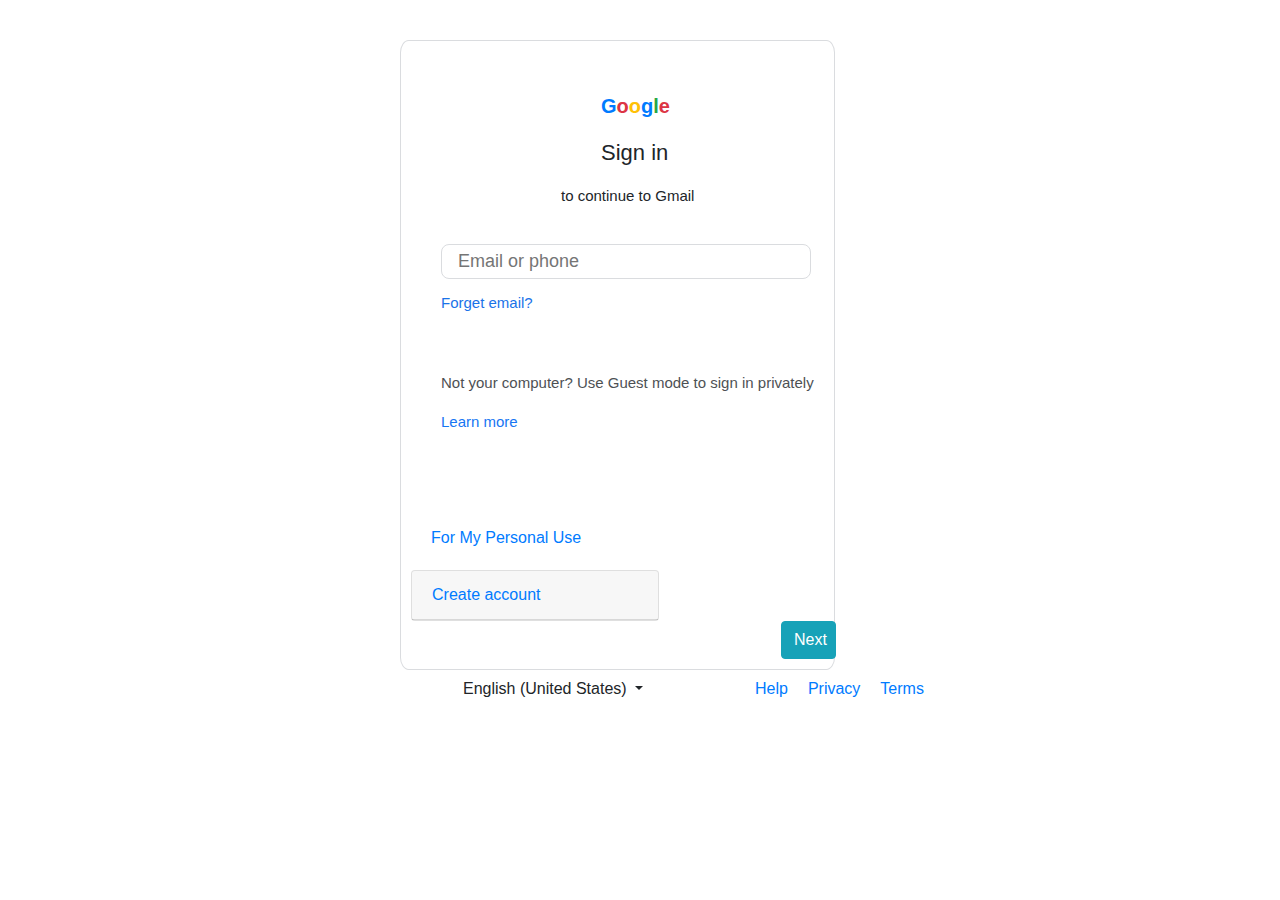
==== commit 36ccfedd: "Add all my files" ====
--- a/index.html
+++ b/index.html
@@ -4,1619 +4,93 @@
     <meta charset="UTF-8">
     <meta http-equiv="X-UA-Compatible" content="IE=edge">
     <meta name="viewport" content="width=device-width, initial-scale=1.0">
-    <!--google font icon-->
-    <link href="https://fonts.googleapis.com/icon?family=Material+Icons" rel="stylesheet">
-    <link rel="stylesheet" href="./styles.css">
+    <title>Sign in - Google Account</title>
+    <link rel="stylesheet" href="gmail.css">
     <link rel="shortcut icon" href="./Sample Pictures/gmail icon.png" type="image/x-icon">
-    <title>Inbox (56) - victormosunmola@gmail.com</title>
+    
+    <!-- Latest compiled and minified CSS -->
+<link rel="stylesheet" href="https://cdn.jsdelivr.net/npm/bootstrap@4.6.1/dist/css/bootstrap.min.css">
+
+<!-- jQuery library -->
+<script src="https://cdn.jsdelivr.net/npm/jquery@3.6.0/dist/jquery.slim.min.js"></script>
+
+<!-- Popper JS -->
+<script src="https://cdn.jsdelivr.net/npm/popper.js@1.16.1/dist/umd/popper.min.js"></script>
+
+<!-- Latest compiled JavaScript -->
+<script src="https://cdn.jsdelivr.net/npm/bootstrap@4.6.1/dist/js/bootstrap.bundle.min.js"></script>
 </head>
+<style>
+
+</style>
 <body>
-    <!--header start-->
-    <div class="header">
-        <div class="header-left">
-            <div class="material-icons">menu</div>
-              <img src="./Sample Pictures/logo_gmail.png" alt="Gmail Logo">
+    <div id="div1">
+        <div class="name">
+         <span class="text-primary" >G</span>
+         <span class="text-danger" >o</span>
+         <span class="text-warning" >o</span>
+         <span class="text-primary" >g</span>
+         <span class="text-success" >l</span>
+         <span class="text-danger" >e</span>
+         </div>
+        <p id="p1">Sign in</p>
+        <p id="p2">to continue to Gmail</p>
+        <input type="text" name="Email" placeholder="Email or phone" required>
+        <a id="a1" href="a">Forget email?</a>
+        <p id="p3">Not your computer? Use Guest mode to sign in privately</p>
+        <a id="a2" href="a">Learn more</a><br><br><br><br>
+        <!-- <button class="focus" id="a3" href="a">Create account
+            <div class="list">
+                 <a href="./myself.html">For Myself</a>
+                 <a href="./mychild.html">For my child</a>
+            </div>
+        
+        </button> -->
+        <div class="inl">
+        <div id="accordion">
+            <div id="collapseOne" class="collapse show" data-parent="#accordion">
+                <div class="card-body">
+                    <a href="./myself.html">For My Personal Use</a>
+                  
+                </div>
+             </div>
+            <div class="card">
+              <div class="card-header">
+                <a class="card-link" data-toggle="collapse" href="#collapseOne">
+                  Create account
+                </a>
+              </div>
+            </div>
+          </div>
+        <a id="next" href="./passowrd.html" class="btn btn-info" role="button">Next</a>
+       </div>
+    </div>
+    <div class="last">
+   <div class="dropdown"> 
+        <button type="button" class="btn ntn-muted dropdown-toggle" data-toggle="dropdown">
+          English (United States)
+        </button>
+        <div class="dropdown-menu">
+          <a class="dropdown-item" href="#">Afrikaans</a>
+          <a class="dropdown-item" href="#">azerbaycan</a>
+          <a class="dropdown-item" href="#">bosanki</a>
+          <a class="dropdown-item" href="#">Dansk</a>
+          <a class="dropdown-item" href="#">Deutsch</a>
+          <a class="dropdown-item" href="#">catala</a>
+          <a class="dropdown-item" href="#">eesti</a>
+          <a class="dropdown-item" href="#">Cymraeg</a>
+          <a class="dropdown-item" href="#">euskara</a>
+          <a class="dropdown-item" href="#">Fillipino</a>
+          <a class="dropdown-item" href="#">galego</a>
+          <a class="dropdown-item" href="#">Espanol(Espana)</a>
+          <a class="dropdown-item" href="#">Francas(France)</a>
+          <a class="dropdown-item" href="#">English(United KIngdom)</a>
         </div>
-        <div class="header-middle">
-            <span class="material-icons">search</span>
-            <input type="text" placeholder="Search Mail">
-            <span class="material-icons">arrow_drop_down</span>
-        </div>
-        <div class="header-right">
-            <span class="material-icons">apps</span>
-            <span class="material-icons">notifications</span>
-            <span class="material-icons">account_circle</span>
-        </div>
+      </div>
+      <a class="help" href="#">Help</a><br>
+      <a class="privacy" href="#">Privacy</a>
+      <a class="terms" href="#">Terms</a>
     </div>
-    <!--header ends-->
-    <!--main body start-->
-    <div class="main-body">
-        <!--sidebar start-->
-        <div class="sidebar">
-            <button class="sidebar-compose">
-                <span class="material-icons">add</span>
- 
-                Compose
-            </button>
-            <div class="sidebar-option sidebar-option-active">
-                <span class="material-icons">inbox</span>
-                <h3>Inbox</h3>
-            </div>
-            <div class="sidebar-option">
-                <span class="material-icons">star</span>
-                <h3>Starred</h3>
-            </div>
-            <div class="sidebar-option">
-                <span class="material-icons">access_time</span>
-                <h3>Snoozed</h3>
-            </div>
-            <div class="sidebar-option">
-                <span class="material-icons">label_important</span>
-                <h3>Important</h3>
-            </div>
-            <div class="sidebar-option">
-                <span class="material-icons">near_me</span>
-                <h3>Sent</h3>
-            </div>
-            <div class="sidebar-option">
-                <span class="material-icons">note</span>
-                <h3>Drafts</h3>
-            </div>
-            <div class="sidebar-option">
-                <span class="material-icons">expand_more</span>
-                <h3>More</h3>
-            </div>
-            <div class="sidebar-footer">
-                <div class="sidebar-footer-icons">
-                    <span class="material-icons">person</span>
-                    <span class="material-icons">duo</span>
-                    <span class="material-icons">phone</span>
-                </div>
-            </div>
-        </div>
-        <!--sidebar end-->
-
-        <!--email list start-->
-        <div class="email-list">
-            <!--settings start-->
-            <div class="email-list-settings">
-                <div class="email-list-settings-left">
-                    <input type="checkbox">
-                    <span class="material-icons">arrow_drop_down</span>
-                    <span class="material-icons">redo</span>
-                    <span class="material-icons">more_vert</span>
-                </div>
-                <div class="email-list-settings-right">
-                    <span class="material-icons">chevron_left</span>
-                    <span class="material-icons">chevron_right</span>
-                    <span class="material-icons">keyboard_hide</span>
-                    <span class="material-icons">settings</span>
-                </div>
-            </div>
-            <!--settings end-->
-            <!--section start-->
-            <div class="email-list-sections">
-                <div class="section section-selected">
-                    <span class="material-icons section-selected">inbox</span>
-                    <h4>Primary</h4>
-                </div>
-                
-                <div class="section">
-                    <span class="material-icons">people</span>
-                    <h4>Social</h4>
-                </div>
-                
-                <div class="section">
-                    <span class="material-icons">local_offer</span>
-                    <h4>Promotions</h4>
-                </div>             
-            </div>
-            <!--section end--> 
-
-            <!--email list row start-->  
-            <div class="email-list-list">
-                 <!--email row start--> 
-                 <div class="email-row">
-                    <div class="email-row-options">
-                        <input type="checkbox" />
-                        <span class="material-icons">star_border</span>
-                        <span class="material-icons">label_important</span>
-                    </div>
-                    <h3 class="email-row-title">Youtube</h3>
-                    <div class="email-row-message">
-                        <h4>
-                            Watch mancity vs liverpool
-                            <span class="email-row-description"> - on mancity tv</span>
-                        </h4>
-                    </div>
-
-                    <p class="email-row-time">10pm</p>
-                 </div>
-                 <!--email row end--> 
-                 <!--email row start--> 
-                 <div class="email-row">
-                    <div class="email-row-options">
-                        <input type="checkbox" />
-                        <span class="material-icons">star_border</span>
-                        <span class="material-icons">label_important</span>
-                    </div>
-                    <h3 class="email-row-title">Youtube</h3>
-                    <div class="email-row-message">
-                        <h4>
-                            Watch mancity vs liverpool
-                            <span class="email-row-description"> - on mancity tv</span>
-                        </h4>
-                    </div>
-
-                    <p class="email-row-time">10pm</p>
-                 </div>
-                 <!--email row end--> 
-                 <!--email row start--> 
-                 <div class="email-row">
-                    <div class="email-row-options">
-                        <input type="checkbox" />
-                        <span class="material-icons">star_border</span>
-                        <span class="material-icons">label_important</span>
-                    </div>
-                    <h3 class="email-row-title">Youtube</h3>
-                    <div class="email-row-message">
-                        <h4>
-                            Watch mancity vs liverpool
-                            <span class="email-row-description"> - on mancity tv</span>
-                        </h4>
-                    </div>
-
-                    <p class="email-row-time">10pm</p>
-                 </div>
-                 <!--email row end--> 
-                 <!--email row start--> 
-                 <div class="email-row">
-                    <div class="email-row-options">
-                        <input type="checkbox" />
-                        <span class="material-icons">star_border</span>
-                        <span class="material-icons">label_important</span>
-                    </div>
-                    <h3 class="email-row-title">Youtube</h3>
-                    <div class="email-row-message">
-                        <h4>
-                            Watch mancity vs liverpool
-                            <span class="email-row-description"> - on mancity tv</span>
-                        </h4>
-                    </div>
-
-                    <p class="email-row-time">10pm</p>
-                 </div>
-                 <!--email row end--> 
-                 <!--email row start--> 
-                 <div class="email-row">
-                    <div class="email-row-options">
-                        <input type="checkbox" />
-                        <span class="material-icons">star_border</span>
-                        <span class="material-icons">label_important</span>
-                    </div>
-                    <h3 class="email-row-title">Youtube</h3>
-                    <div class="email-row-message">
-                        <h4>
-                            Watch mancity vs liverpool
-                            <span class="email-row-description"> - on mancity tv</span>
-                        </h4>
-                    </div>
-
-                    <p class="email-row-time">10pm</p>
-                 </div>
-                 <!--email row end--> 
-                 <!--email row start--> 
-                 <div class="email-row">
-                    <div class="email-row-options">
-                        <input type="checkbox" />
-                        <span class="material-icons">star_border</span>
-                        <span class="material-icons">label_important</span>
-                    </div>
-                    <h3 class="email-row-title">Youtube</h3>
-                    <div class="email-row-message">
-                        <h4>
-                            Watch mancity vs liverpool
-                            <span class="email-row-description"> - on mancity tv</span>
-                        </h4>
-                    </div>
-
-                    <p class="email-row-time">10pm</p>
-                 </div>
-                 <!--email row end--> 
-                 <!--email row start--> 
-                 <div class="email-row">
-                    <div class="email-row-options">
-                        <input type="checkbox" />
-                        <span class="material-icons">star_border</span>
-                        <span class="material-icons">label_important</span>
-                    </div>
-                    <h3 class="email-row-title">Youtube</h3>
-                    <div class="email-row-message">
-                        <h4>
-                            Watch mancity vs liverpool
-                            <span class="email-row-description"> - on mancity tv</span>
-                        </h4>
-                    </div>
-
-                    <p class="email-row-time">10pm</p>
-                 </div>
-                 <!--email row end--> 
-                 <!--email row start--> 
-                 <div class="email-row">
-                    <div class="email-row-options">
-                        <input type="checkbox" />
-                        <span class="material-icons">star_border</span>
-                        <span class="material-icons">label_important</span>
-                    </div>
-                    <h3 class="email-row-title">Youtube</h3>
-                    <div class="email-row-message">
-                        <h4>
-                            Watch mancity vs liverpool
-                            <span class="email-row-description"> - on mancity tv</span>
-                        </h4>
-                    </div>
-
-                    <p class="email-row-time">10pm</p>
-                 </div>
-                 <!--email row end--> 
-                 <!--email row start--> 
-                 <div class="email-row">
-                    <div class="email-row-options">
-                        <input type="checkbox" />
-                        <span class="material-icons">star_border</span>
-                        <span class="material-icons">label_important</span>
-                    </div>
-                    <h3 class="email-row-title">Youtube</h3>
-                    <div class="email-row-message">
-                        <h4>
-                            Watch mancity vs liverpool
-                            <span class="email-row-description"> - on mancity tv</span>
-                        </h4>
-                    </div>
-
-                    <p class="email-row-time">10pm</p>
-                 </div>
-                 <!--email row end--> 
-                 <!--email row start--> 
-                 <div class="email-row">
-                    <div class="email-row-options">
-                        <input type="checkbox" />
-                        <span class="material-icons">star_border</span>
-                        <span class="material-icons">label_important</span>
-                    </div>
-                    <h3 class="email-row-title">Youtube</h3>
-                    <div class="email-row-message">
-                        <h4>
-                            Watch mancity vs liverpool
-                            <span class="email-row-description"> - on mancity tv</span>
-                        </h4>
-                    </div>
-
-                    <p class="email-row-time">10pm</p>
-                 </div>
-                 <!--email row end--> 
-                 <!--email row start--> 
-                 <div class="email-row">
-                    <div class="email-row-options">
-                        <input type="checkbox" />
-                        <span class="material-icons">star_border</span>
-                        <span class="material-icons">label_important</span>
-                    </div>
-                    <h3 class="email-row-title">Youtube</h3>
-                    <div class="email-row-message">
-                        <h4>
-                            Watch mancity vs liverpool
-                            <span class="email-row-description"> - on mancity tv</span>
-                        </h4>
-                    </div>
-
-                    <p class="email-row-time">10pm</p>
-                 </div>
-                 <!--email row end--> 
-                 <!--email row start--> 
-                 <div class="email-row">
-                    <div class="email-row-options">
-                        <input type="checkbox" />
-                        <span class="material-icons">star_border</span>
-                        <span class="material-icons">label_important</span>
-                    </div>
-                    <h3 class="email-row-title">Youtube</h3>
-                    <div class="email-row-message">
-                        <h4>
-                            Watch mancity vs liverpool
-                            <span class="email-row-description"> - on mancity tv</span>
-                        </h4>
-                    </div>
-
-                    <p class="email-row-time">10pm</p>
-                 </div>
-                 <!--email row end--> 
-                 <!--email row start--> 
-                 <div class="email-row">
-                    <div class="email-row-options">
-                        <input type="checkbox" />
-                        <span class="material-icons">star_border</span>
-                        <span class="material-icons">label_important</span>
-                    </div>
-                    <h3 class="email-row-title">Youtube</h3>
-                    <div class="email-row-message">
-                        <h4>
-                            Watch mancity vs liverpool
-                            <span class="email-row-description"> - on mancity tv</span>
-                        </h4>
-                    </div>
-
-                    <p class="email-row-time">10pm</p>
-                 </div>
-                 <!--email row end--> 
-                 <!--email row start--> 
-                 <div class="email-row">
-                    <div class="email-row-options">
-                        <input type="checkbox" />
-                        <span class="material-icons">star_border</span>
-                        <span class="material-icons">label_important</span>
-                    </div>
-                    <h3 class="email-row-title">Youtube</h3>
-                    <div class="email-row-message">
-                        <h4>
-                            Watch mancity vs liverpool
-                            <span class="email-row-description"> - on mancity tv</span>
-                        </h4>
-                    </div>
-
-                    <p class="email-row-time">10pm</p>
-                 </div>
-                 <!--email row end--> 
-                 <!--email row start--> 
-                 <div class="email-row">
-                    <div class="email-row-options">
-                        <input type="checkbox" />
-                        <span class="material-icons">star_border</span>
-                        <span class="material-icons">label_important</span>
-                    </div>
-                    <h3 class="email-row-title">Youtube</h3>
-                    <div class="email-row-message">
-                        <h4>
-                            Watch mancity vs liverpool
-                            <span class="email-row-description"> - on mancity tv</span>
-                        </h4>
-                    </div>
-
-                    <p class="email-row-time">10pm</p>
-                 </div>
-                 <!--email row end--> 
-                 <!--email row start--> 
-                 <div class="email-row">
-                    <div class="email-row-options">
-                        <input type="checkbox" />
-                        <span class="material-icons">star_border</span>
-                        <span class="material-icons">label_important</span>
-                    </div>
-                    <h3 class="email-row-title">Youtube</h3>
-                    <div class="email-row-message">
-                        <h4>
-                            Watch mancity vs liverpool
-                            <span class="email-row-description"> - on mancity tv</span>
-                        </h4>
-                    </div>
-
-                    <p class="email-row-time">10pm</p>
-                 </div>
-                 <!--email row end--> 
-                 <!--email row start--> 
-                 <div class="email-row">
-                    <div class="email-row-options">
-                        <input type="checkbox" />
-                        <span class="material-icons">star_border</span>
-                        <span class="material-icons">label_important</span>
-                    </div>
-                    <h3 class="email-row-title">Youtube</h3>
-                    <div class="email-row-message">
-                        <h4>
-                            Watch mancity vs liverpool
-                            <span class="email-row-description"> - on mancity tv</span>
-                        </h4>
-                    </div>
-
-                    <p class="email-row-time">10pm</p>
-                 </div>
-                 <!--email row end--> 
-                 <!--email row start--> 
-                 <div class="email-row">
-                    <div class="email-row-options">
-                        <input type="checkbox" />
-                        <span class="material-icons">star_border</span>
-                        <span class="material-icons">label_important</span>
-                    </div>
-                    <h3 class="email-row-title">Youtube</h3>
-                    <div class="email-row-message">
-                        <h4>
-                            Watch mancity vs liverpool
-                            <span class="email-row-description"> - on mancity tv</span>
-                        </h4>
-                    </div>
-
-                    <p class="email-row-time">10pm</p>
-                 </div>
-                 <!--email row end--> 
-                 <!--email row start--> 
-                 <div class="email-row">
-                    <div class="email-row-options">
-                        <input type="checkbox" />
-                        <span class="material-icons">star_border</span>
-                        <span class="material-icons">label_important</span>
-                    </div>
-                    <h3 class="email-row-title">Youtube</h3>
-                    <div class="email-row-message">
-                        <h4>
-                            Watch mancity vs liverpool
-                            <span class="email-row-description"> - on mancity tv</span>
-                        </h4>
-                    </div>
-
-                    <p class="email-row-time">10pm</p>
-                 </div>
-                 <!--email row end--> 
-                 <!--email row start--> 
-                 <div class="email-row">
-                    <div class="email-row-options">
-                        <input type="checkbox" />
-                        <span class="material-icons">star_border</span>
-                        <span class="material-icons">label_important</span>
-                    </div>
-                    <h3 class="email-row-title">Youtube</h3>
-                    <div class="email-row-message">
-                        <h4>
-                            Watch mancity vs liverpool
-                            <span class="email-row-description"> - on mancity tv</span>
-                        </h4>
-                    </div>
-
-                    <p class="email-row-time">10pm</p>
-                 </div>
-                 <!--email row end--> 
-                 <!--email row start--> 
-                 <div class="email-row">
-                    <div class="email-row-options">
-                        <input type="checkbox" />
-                        <span class="material-icons">star_border</span>
-                        <span class="material-icons">label_important</span>
-                    </div>
-                    <h3 class="email-row-title">Youtube</h3>
-                    <div class="email-row-message">
-                        <h4>
-                            Watch mancity vs liverpool
-                            <span class="email-row-description"> - on mancity tv</span>
-                        </h4>
-                    </div>
-
-                    <p class="email-row-time">10pm</p>
-                 </div>
-                 <!--email row end--> 
-                 <!--email row start--> 
-                 <div class="email-row">
-                    <div class="email-row-options">
-                        <input type="checkbox" />
-                        <span class="material-icons">star_border</span>
-                        <span class="material-icons">label_important</span>
-                    </div>
-                    <h3 class="email-row-title">Youtube</h3>
-                    <div class="email-row-message">
-                        <h4>
-                            Watch mancity vs liverpool
-                            <span class="email-row-description"> - on mancity tv</span>
-                        </h4>
-                    </div>
-
-                    <p class="email-row-time">10pm</p>
-                 </div>
-                 <!--email row end--> 
-                 <!--email row start--> 
-                 <div class="email-row">
-                    <div class="email-row-options">
-                        <input type="checkbox" />
-                        <span class="material-icons">star_border</span>
-                        <span class="material-icons">label_important</span>
-                    </div>
-                    <h3 class="email-row-title">Youtube</h3>
-                    <div class="email-row-message">
-                        <h4>
-                            Watch mancity vs liverpool
-                            <span class="email-row-description"> - on mancity tv</span>
-                        </h4>
-                    </div>
-
-                    <p class="email-row-time">10pm</p>
-                 </div>
-                 <!--email row end--> 
-                 <!--email row start--> 
-                 <div class="email-row">
-                    <div class="email-row-options">
-                        <input type="checkbox" />
-                        <span class="material-icons">star_border</span>
-                        <span class="material-icons">label_important</span>
-                    </div>
-                    <h3 class="email-row-title">Youtube</h3>
-                    <div class="email-row-message">
-                        <h4>
-                            Watch mancity vs liverpool
-                            <span class="email-row-description"> - on mancity tv</span>
-                        </h4>
-                    </div>
-
-                    <p class="email-row-time">10pm</p>
-                 </div>
-                 <!--email row end--> 
-                 <!--email row start--> 
-                 <div class="email-row">
-                    <div class="email-row-options">
-                        <input type="checkbox" />
-                        <span class="material-icons">star_border</span>
-                        <span class="material-icons">label_important</span>
-                    </div>
-                    <h3 class="email-row-title">Youtube</h3>
-                    <div class="email-row-message">
-                        <h4>
-                            Watch mancity vs liverpool
-                            <span class="email-row-description"> - on mancity tv</span>
-                        </h4>
-                    </div>
-
-                    <p class="email-row-time">10pm</p>
-                 </div>
-                 <!--email row end--> 
-                 <!--email row start--> 
-                 <div class="email-row">
-                    <div class="email-row-options">
-                        <input type="checkbox" />
-                        <span class="material-icons">star_border</span>
-                        <span class="material-icons">label_important</span>
-                    </div>
-                    <h3 class="email-row-title">Youtube</h3>
-                    <div class="email-row-message">
-                        <h4>
-                            Watch mancity vs liverpool
-                            <span class="email-row-description"> - on mancity tv</span>
-                        </h4>
-                    </div>
-
-                    <p class="email-row-time">10pm</p>
-                 </div>
-                 <!--email row end--> 
-                 <!--email row start--> 
-                 <div class="email-row">
-                    <div class="email-row-options">
-                        <input type="checkbox" />
-                        <span class="material-icons">star_border</span>
-                        <span class="material-icons">label_important</span>
-                    </div>
-                    <h3 class="email-row-title">Youtube</h3>
-                    <div class="email-row-message">
-                        <h4>
-                            Watch mancity vs liverpool
-                            <span class="email-row-description"> - on mancity tv</span>
-                        </h4>
-                    </div>
-
-                    <p class="email-row-time">10pm</p>
-                 </div>
-                 <!--email row end--> 
-                 <!--email row start--> 
-                 <div class="email-row">
-                    <div class="email-row-options">
-                        <input type="checkbox" />
-                        <span class="material-icons">star_border</span>
-                        <span class="material-icons">label_important</span>
-                    </div>
-                    <h3 class="email-row-title">Youtube</h3>
-                    <div class="email-row-message">
-                        <h4>
-                            Watch mancity vs liverpool
-                            <span class="email-row-description"> - on mancity tv</span>
-                        </h4>
-                    </div>
-
-                    <p class="email-row-time">10pm</p>
-                 </div>
-                 <!--email row end--> 
-                 <!--email row start--> 
-                 <div class="email-row">
-                    <div class="email-row-options">
-                        <input type="checkbox" />
-                        <span class="material-icons">star_border</span>
-                        <span class="material-icons">label_important</span>
-                    </div>
-                    <h3 class="email-row-title">Youtube</h3>
-                    <div class="email-row-message">
-                        <h4>
-                            Watch mancity vs liverpool
-                            <span class="email-row-description"> - on mancity tv</span>
-                        </h4>
-                    </div>
-
-                    <p class="email-row-time">10pm</p>
-                 </div>
-                 <!--email row end--> 
-                 <!--email row start--> 
-                 <div class="email-row">
-                    <div class="email-row-options">
-                        <input type="checkbox" />
-                        <span class="material-icons">star_border</span>
-                        <span class="material-icons">label_important</span>
-                    </div>
-                    <h3 class="email-row-title">Youtube</h3>
-                    <div class="email-row-message">
-                        <h4>
-                            Watch mancity vs liverpool
-                            <span class="email-row-description"> - on mancity tv</span>
-                        </h4>
-                    </div>
-
-                    <p class="email-row-time">10pm</p>
-                 </div>
-                 <!--email row end--> 
-                 <!--email row start--> 
-                 <div class="email-row">
-                    <div class="email-row-options">
-                        <input type="checkbox" />
-                        <span class="material-icons">star_border</span>
-                        <span class="material-icons">label_important</span>
-                    </div>
-                    <h3 class="email-row-title">Youtube</h3>
-                    <div class="email-row-message">
-                        <h4>
-                            Watch mancity vs liverpool
-                            <span class="email-row-description"> - on mancity tv</span>
-                        </h4>
-                    </div>
-
-                    <p class="email-row-time">10pm</p>
-                 </div>
-                 <!--email row end--> 
-                 <!--email row start--> 
-                 <div class="email-row">
-                    <div class="email-row-options">
-                        <input type="checkbox" />
-                        <span class="material-icons">star_border</span>
-                        <span class="material-icons">label_important</span>
-                    </div>
-                    <h3 class="email-row-title">Youtube</h3>
-                    <div class="email-row-message">
-                        <h4>
-                            Watch mancity vs liverpool
-                            <span class="email-row-description"> - on mancity tv</span>
-                        </h4>
-                    </div>
-
-                    <p class="email-row-time">10pm</p>
-                 </div>
-                 <!--email row end--> 
-                 <!--email row start--> 
-                 <div class="email-row">
-                    <div class="email-row-options">
-                        <input type="checkbox" />
-                        <span class="material-icons">star_border</span>
-                        <span class="material-icons">label_important</span>
-                    </div>
-                    <h3 class="email-row-title">Youtube</h3>
-                    <div class="email-row-message">
-                        <h4>
-                            Watch mancity vs liverpool
-                            <span class="email-row-description"> - on mancity tv</span>
-                        </h4>
-                    </div>
-
-                    <p class="email-row-time">10pm</p>
-                 </div>
-                 <!--email row end--> 
-                 <!--email row start--> 
-                 <div class="email-row">
-                    <div class="email-row-options">
-                        <input type="checkbox" />
-                        <span class="material-icons">star_border</span>
-                        <span class="material-icons">label_important</span>
-                    </div>
-                    <h3 class="email-row-title">Youtube</h3>
-                    <div class="email-row-message">
-                        <h4>
-                            Watch mancity vs liverpool
-                            <span class="email-row-description"> - on mancity tv</span>
-                        </h4>
-                    </div>
-
-                    <p class="email-row-time">10pm</p>
-                 </div>
-                 <!--email row end--> 
-                 <!--email row start--> 
-                 <div class="email-row">
-                    <div class="email-row-options">
-                        <input type="checkbox" />
-                        <span class="material-icons">star_border</span>
-                        <span class="material-icons">label_important</span>
-                    </div>
-                    <h3 class="email-row-title">Youtube</h3>
-                    <div class="email-row-message">
-                        <h4>
-                            Watch mancity vs liverpool
-                            <span class="email-row-description"> - on mancity tv</span>
-                        </h4>
-                    </div>
-
-                    <p class="email-row-time">10pm</p>
-                 </div>
-                 <!--email row end--> 
-                 <!--email row start--> 
-                 <div class="email-row">
-                    <div class="email-row-options">
-                        <input type="checkbox" />
-                        <span class="material-icons">star_border</span>
-                        <span class="material-icons">label_important</span>
-                    </div>
-                    <h3 class="email-row-title">Youtube</h3>
-                    <div class="email-row-message">
-                        <h4>
-                            Watch mancity vs liverpool
-                            <span class="email-row-description"> - on mancity tv</span>
-                        </h4>
-                    </div>
-
-                    <p class="email-row-time">10pm</p>
-                 </div>
-                 <!--email row end--> 
-                 <!--email row start--> 
-                 <div class="email-row">
-                    <div class="email-row-options">
-                        <input type="checkbox" />
-                        <span class="material-icons">star_border</span>
-                        <span class="material-icons">label_important</span>
-                    </div>
-                    <h3 class="email-row-title">Youtube</h3>
-                    <div class="email-row-message">
-                        <h4>
-                            Watch mancity vs liverpool
-                            <span class="email-row-description"> - on mancity tv</span>
-                        </h4>
-                    </div>
-
-                    <p class="email-row-time">10pm</p>
-                 </div>
-                 <!--email row end--> 
-                 <!--email row start--> 
-                 <div class="email-row">
-                    <div class="email-row-options">
-                        <input type="checkbox" />
-                        <span class="material-icons">star_border</span>
-                        <span class="material-icons">label_important</span>
-                    </div>
-                    <h3 class="email-row-title">Youtube</h3>
-                    <div class="email-row-message">
-                        <h4>
-                            Watch mancity vs liverpool
-                            <span class="email-row-description"> - on mancity tv</span>
-                        </h4>
-                    </div>
-
-                    <p class="email-row-time">10pm</p>
-                 </div>
-                 <!--email row end--> 
-                 <!--email row start--> 
-                 <div class="email-row">
-                    <div class="email-row-options">
-                        <input type="checkbox" />
-                        <span class="material-icons">star_border</span>
-                        <span class="material-icons">label_important</span>
-                    </div>
-                    <h3 class="email-row-title">Youtube</h3>
-                    <div class="email-row-message">
-                        <h4>
-                            Watch mancity vs liverpool
-                            <span class="email-row-description"> - on mancity tv</span>
-                        </h4>
-                    </div>
-
-                    <p class="email-row-time">10pm</p>
-                 </div>
-                 <!--email row end--> 
-                 <!--email row start--> 
-                 <div class="email-row">
-                    <div class="email-row-options">
-                        <input type="checkbox" />
-                        <span class="material-icons">star_border</span>
-                        <span class="material-icons">label_important</span>
-                    </div>
-                    <h3 class="email-row-title">Youtube</h3>
-                    <div class="email-row-message">
-                        <h4>
-                            Watch mancity vs liverpool
-                            <span class="email-row-description"> - on mancity tv</span>
-                        </h4>
-                    </div>
-
-                    <p class="email-row-time">10pm</p>
-                 </div>
-                 <!--email row end--> 
-                 <!--email row start--> 
-                 <div class="email-row">
-                    <div class="email-row-options">
-                        <input type="checkbox" />
-                        <span class="material-icons">star_border</span>
-                        <span class="material-icons">label_important</span>
-                    </div>
-                    <h3 class="email-row-title">Youtube</h3>
-                    <div class="email-row-message">
-                        <h4>
-                            Watch mancity vs liverpool
-                            <span class="email-row-description"> - on mancity tv</span>
-                        </h4>
-                    </div>
-
-                    <p class="email-row-time">10pm</p>
-                 </div>
-                 <!--email row end--> 
-                 <!--email row start--> 
-                 <div class="email-row">
-                    <div class="email-row-options">
-                        <input type="checkbox" />
-                        <span class="material-icons">star_border</span>
-                        <span class="material-icons">label_important</span>
-                    </div>
-                    <h3 class="email-row-title">Youtube</h3>
-                    <div class="email-row-message">
-                        <h4>
-                            Watch mancity vs liverpool
-                            <span class="email-row-description"> - on mancity tv</span>
-                        </h4>
-                    </div>
-
-                    <p class="email-row-time">10pm</p>
-                 </div>
-                 <!--email row end--> 
-                 <!--email row start--> 
-                 <div class="email-row">
-                    <div class="email-row-options">
-                        <input type="checkbox" />
-                        <span class="material-icons">star_border</span>
-                        <span class="material-icons">label_important</span>
-                    </div>
-                    <h3 class="email-row-title">Youtube</h3>
-                    <div class="email-row-message">
-                        <h4>
-                            Watch mancity vs liverpool
-                            <span class="email-row-description"> - on mancity tv</span>
-                        </h4>
-                    </div>
-
-                    <p class="email-row-time">10pm</p>
-                 </div>
-                 <!--email row end--> 
-                 <!--email row start--> 
-                 <div class="email-row">
-                    <div class="email-row-options">
-                        <input type="checkbox" />
-                        <span class="material-icons">star_border</span>
-                        <span class="material-icons">label_important</span>
-                    </div>
-                    <h3 class="email-row-title">Youtube</h3>
-                    <div class="email-row-message">
-                        <h4>
-                            Watch mancity vs liverpool
-                            <span class="email-row-description"> - on mancity tv</span>
-                        </h4>
-                    </div>
-
-                    <p class="email-row-time">10pm</p>
-                 </div>
-                 <!--email row end--> 
-                 <!--email row start--> 
-                 <div class="email-row">
-                    <div class="email-row-options">
-                        <input type="checkbox" />
-                        <span class="material-icons">star_border</span>
-                        <span class="material-icons">label_important</span>
-                    </div>
-                    <h3 class="email-row-title">Youtube</h3>
-                    <div class="email-row-message">
-                        <h4>
-                            Watch mancity vs liverpool
-                            <span class="email-row-description"> - on mancity tv</span>
-                        </h4>
-                    </div>
-
-                    <p class="email-row-time">10pm</p>
-                 </div>
-                 <!--email row end--> 
-                 <!--email row start--> 
-                 <div class="email-row">
-                    <div class="email-row-options">
-                        <input type="checkbox" />
-                        <span class="material-icons">star_border</span>
-                        <span class="material-icons">label_important</span>
-                    </div>
-                    <h3 class="email-row-title">Youtube</h3>
-                    <div class="email-row-message">
-                        <h4>
-                            Watch mancity vs liverpool
-                            <span class="email-row-description"> - on mancity tv</span>
-                        </h4>
-                    </div>
-
-                    <p class="email-row-time">10pm</p>
-                 </div>
-                 <!--email row end--> 
-                 <!--email row start--> 
-                 <div class="email-row">
-                    <div class="email-row-options">
-                        <input type="checkbox" />
-                        <span class="material-icons">star_border</span>
-                        <span class="material-icons">label_important</span>
-                    </div>
-                    <h3 class="email-row-title">Youtube</h3>
-                    <div class="email-row-message">
-                        <h4>
-                            Watch mancity vs liverpool
-                            <span class="email-row-description"> - on mancity tv</span>
-                        </h4>
-                    </div>
-
-                    <p class="email-row-time">10pm</p>
-                 </div>
-                 <!--email row end--> 
-                 <!--email row start--> 
-                 <div class="email-row">
-                    <div class="email-row-options">
-                        <input type="checkbox" />
-                        <span class="material-icons">star_border</span>
-                        <span class="material-icons">label_important</span>
-                    </div>
-                    <h3 class="email-row-title">Youtube</h3>
-                    <div class="email-row-message">
-                        <h4>
-                            Watch mancity vs liverpool
-                            <span class="email-row-description"> - on mancity tv</span>
-                        </h4>
-                    </div>
-
-                    <p class="email-row-time">10pm</p>
-                 </div>
-                 <!--email row end--> 
-                 <!--email row start--> 
-                 <div class="email-row">
-                    <div class="email-row-options">
-                        <input type="checkbox" />
-                        <span class="material-icons">star_border</span>
-                        <span class="material-icons">label_important</span>
-                    </div>
-                    <h3 class="email-row-title">Youtube</h3>
-                    <div class="email-row-message">
-                        <h4>
-                            Watch mancity vs liverpool
-                            <span class="email-row-description"> - on mancity tv</span>
-                        </h4>
-                    </div>
-
-                    <p class="email-row-time">10pm</p>
-                 </div>
-                 <!--email row end--> 
-                 <!--email row start--> 
-                 <div class="email-row">
-                    <div class="email-row-options">
-                        <input type="checkbox" />
-                        <span class="material-icons">star_border</span>
-                        <span class="material-icons">label_important</span>
-                    </div>
-                    <h3 class="email-row-title">Youtube</h3>
-                    <div class="email-row-message">
-                        <h4>
-                            Watch mancity vs liverpool
-                            <span class="email-row-description"> - on mancity tv</span>
-                        </h4>
-                    </div>
-
-                    <p class="email-row-time">10pm</p>
-                 </div>
-                 <!--email row end--> 
-                 <!--email row start--> 
-                 <div class="email-row">
-                    <div class="email-row-options">
-                        <input type="checkbox" />
-                        <span class="material-icons">star_border</span>
-                        <span class="material-icons">label_important</span>
-                    </div>
-                    <h3 class="email-row-title">Youtube</h3>
-                    <div class="email-row-message">
-                        <h4>
-                            Watch mancity vs liverpool
-                            <span class="email-row-description"> - on mancity tv</span>
-                        </h4>
-                    </div>
-
-                    <p class="email-row-time">10pm</p>
-                 </div>
-                 <!--email row end--> 
-                 <!--email row start--> 
-                 <div class="email-row">
-                    <div class="email-row-options">
-                        <input type="checkbox" />
-                        <span class="material-icons">star_border</span>
-                        <span class="material-icons">label_important</span>
-                    </div>
-                    <h3 class="email-row-title">Youtube</h3>
-                    <div class="email-row-message">
-                        <h4>
-                            Watch mancity vs liverpool
-                            <span class="email-row-description"> - on mancity tv</span>
-                        </h4>
-                    </div>
-
-                    <p class="email-row-time">10pm</p>
-                 </div>
-                 <!--email row end--> 
-                 <!--email row start--> 
-                 <div class="email-row">
-                    <div class="email-row-options">
-                        <input type="checkbox" />
-                        <span class="material-icons">star_border</span>
-                        <span class="material-icons">label_important</span>
-                    </div>
-                    <h3 class="email-row-title">Youtube</h3>
-                    <div class="email-row-message">
-                        <h4>
-                            Watch mancity vs liverpool
-                            <span class="email-row-description"> - on mancity tv</span>
-                        </h4>
-                    </div>
-
-                    <p class="email-row-time">10pm</p>
-                 </div>
-                 <!--email row end--> 
-                 <!--email row start--> 
-                 <div class="email-row">
-                    <div class="email-row-options">
-                        <input type="checkbox" />
-                        <span class="material-icons">star_border</span>
-                        <span class="material-icons">label_important</span>
-                    </div>
-                    <h3 class="email-row-title">Youtube</h3>
-                    <div class="email-row-message">
-                        <h4>
-                            Watch mancity vs liverpool
-                            <span class="email-row-description"> - on mancity tv</span>
-                        </h4>
-                    </div>
-
-                    <p class="email-row-time">10pm</p>
-                 </div>
-                 <!--email row end--> 
-                 <!--email row start--> 
-                 <div class="email-row">
-                    <div class="email-row-options">
-                        <input type="checkbox" />
-                        <span class="material-icons">star_border</span>
-                        <span class="material-icons">label_important</span>
-                    </div>
-                    <h3 class="email-row-title">Youtube</h3>
-                    <div class="email-row-message">
-                        <h4>
-                            Watch mancity vs liverpool
-                            <span class="email-row-description"> - on mancity tv</span>
-                        </h4>
-                    </div>
-
-                    <p class="email-row-time">10pm</p>
-                 </div>
-                 <!--email row end--> 
-                 <!--email row start--> 
-                 <div class="email-row">
-                    <div class="email-row-options">
-                        <input type="checkbox" />
-                        <span class="material-icons">star_border</span>
-                        <span class="material-icons">label_important</span>
-                    </div>
-                    <h3 class="email-row-title">Youtube</h3>
-                    <div class="email-row-message">
-                        <h4>
-                            Watch mancity vs liverpool
-                            <span class="email-row-description"> - on mancity tv</span>
-                        </h4>
-                    </div>
-
-                    <p class="email-row-time">10pm</p>
-                 </div>
-                 <!--email row end--> 
-                 <!--email row start--> 
-                 <div class="email-row">
-                    <div class="email-row-options">
-                        <input type="checkbox" />
-                        <span class="material-icons">star_border</span>
-                        <span class="material-icons">label_important</span>
-                    </div>
-                    <h3 class="email-row-title">Youtube</h3>
-                    <div class="email-row-message">
-                        <h4>
-                            Watch mancity vs liverpool
-                            <span class="email-row-description"> - on mancity tv</span>
-                        </h4>
-                    </div>
-
-                    <p class="email-row-time">10pm</p>
-                 </div>
-                 <!--email row end--> 
-                 <!--email row start--> 
-                 <div class="email-row">
-                    <div class="email-row-options">
-                        <input type="checkbox" />
-                        <span class="material-icons">star_border</span>
-                        <span class="material-icons">label_important</span>
-                    </div>
-                    <h3 class="email-row-title">Youtube</h3>
-                    <div class="email-row-message">
-                        <h4>
-                            Watch mancity vs liverpool
-                            <span class="email-row-description"> - on mancity tv</span>
-                        </h4>
-                    </div>
-
-                    <p class="email-row-time">10pm</p>
-                 </div>
-                 <!--email row end--> 
-                 <!--email row start--> 
-                 <div class="email-row">
-                    <div class="email-row-options">
-                        <input type="checkbox" />
-                        <span class="material-icons">star_border</span>
-                        <span class="material-icons">label_important</span>
-                    </div>
-                    <h3 class="email-row-title">Youtube</h3>
-                    <div class="email-row-message">
-                        <h4>
-                            Watch mancity vs liverpool
-                            <span class="email-row-description"> - on mancity tv</span>
-                        </h4>
-                    </div>
-
-                    <p class="email-row-time">10pm</p>
-                 </div>
-                 <!--email row end--> 
-                 <!--email row start--> 
-                 <div class="email-row">
-                    <div class="email-row-options">
-                        <input type="checkbox" />
-                        <span class="material-icons">star_border</span>
-                        <span class="material-icons">label_important</span>
-                    </div>
-                    <h3 class="email-row-title">Youtube</h3>
-                    <div class="email-row-message">
-                        <h4>
-                            Watch mancity vs liverpool
-                            <span class="email-row-description"> - on mancity tv</span>
-                        </h4>
-                    </div>
-
-                    <p class="email-row-time">10pm</p>
-                 </div>
-                 <!--email row end--> 
-                 <!--email row start--> 
-                 <div class="email-row">
-                    <div class="email-row-options">
-                        <input type="checkbox" />
-                        <span class="material-icons">star_border</span>
-                        <span class="material-icons">label_important</span>
-                    </div>
-                    <h3 class="email-row-title">Youtube</h3>
-                    <div class="email-row-message">
-                        <h4>
-                            Watch mancity vs liverpool
-                            <span class="email-row-description"> - on mancity tv</span>
-                        </h4>
-                    </div>
-
-                    <p class="email-row-time">10pm</p>
-                 </div>
-                 <!--email row end--> 
-                 <!--email row start--> 
-                 <div class="email-row">
-                    <div class="email-row-options">
-                        <input type="checkbox" />
-                        <span class="material-icons">star_border</span>
-                        <span class="material-icons">label_important</span>
-                    </div>
-                    <h3 class="email-row-title">Youtube</h3>
-                    <div class="email-row-message">
-                        <h4>
-                            Watch mancity vs liverpool
-                            <span class="email-row-description"> - on mancity tv</span>
-                        </h4>
-                    </div>
-
-                    <p class="email-row-time">10pm</p>
-                 </div>
-                 <!--email row end--> 
-                 <!--email row start--> 
-                 <div class="email-row">
-                    <div class="email-row-options">
-                        <input type="checkbox" />
-                        <span class="material-icons">star_border</span>
-                        <span class="material-icons">label_important</span>
-                    </div>
-                    <h3 class="email-row-title">Youtube</h3>
-                    <div class="email-row-message">
-                        <h4>
-                            Watch mancity vs liverpool
-                            <span class="email-row-description"> - on mancity tv</span>
-                        </h4>
-                    </div>
-
-                    <p class="email-row-time">10pm</p>
-                 </div>
-                 <!--email row end--> 
-                 <!--email row start--> 
-                 <div class="email-row">
-                    <div class="email-row-options">
-                        <input type="checkbox" />
-                        <span class="material-icons">star_border</span>
-                        <span class="material-icons">label_important</span>
-                    </div>
-                    <h3 class="email-row-title">Youtube</h3>
-                    <div class="email-row-message">
-                        <h4>
-                            Watch mancity vs liverpool
-                            <span class="email-row-description"> - on mancity tv</span>
-                        </h4>
-                    </div>
-
-                    <p class="email-row-time">10pm</p>
-                 </div>
-                 <!--email row end--> 
-                 <!--email row start--> 
-                 <div class="email-row">
-                    <div class="email-row-options">
-                        <input type="checkbox" />
-                        <span class="material-icons">star_border</span>
-                        <span class="material-icons">label_important</span>
-                    </div>
-                    <h3 class="email-row-title">Youtube</h3>
-                    <div class="email-row-message">
-                        <h4>
-                            Watch mancity vs liverpool
-                            <span class="email-row-description"> - on mancity tv</span>
-                        </h4>
-                    </div>
-
-                    <p class="email-row-time">10pm</p>
-                 </div>
-                 <!--email row end--> 
-                 <!--email row start--> 
-                 <div class="email-row">
-                    <div class="email-row-options">
-                        <input type="checkbox" />
-                        <span class="material-icons">star_border</span>
-                        <span class="material-icons">label_important</span>
-                    </div>
-                    <h3 class="email-row-title">Youtube</h3>
-                    <div class="email-row-message">
-                        <h4>
-                            Watch mancity vs liverpool
-                            <span class="email-row-description"> - on mancity tv</span>
-                        </h4>
-                    </div>
-
-                    <p class="email-row-time">10pm</p>
-                 </div>
-                 <!--email row end--> 
-                 <!--email row start--> 
-                 <div class="email-row">
-                    <div class="email-row-options">
-                        <input type="checkbox" />
-                        <span class="material-icons">star_border</span>
-                        <span class="material-icons">label_important</span>
-                    </div>
-                    <h3 class="email-row-title">Youtube</h3>
-                    <div class="email-row-message">
-                        <h4>
-                            Watch mancity vs liverpool
-                            <span class="email-row-description"> - on mancity tv</span>
-                        </h4>
-                    </div>
-
-                    <p class="email-row-time">10pm</p>
-                 </div>
-                 <!--email row end--> 
-                 <!--email row start--> 
-                 <div class="email-row">
-                    <div class="email-row-options">
-                        <input type="checkbox" />
-                        <span class="material-icons">star_border</span>
-                        <span class="material-icons">label_important</span>
-                    </div>
-                    <h3 class="email-row-title">Youtube</h3>
-                    <div class="email-row-message">
-                        <h4>
-                            Watch mancity vs liverpool
-                            <span class="email-row-description"> - on mancity tv</span>
-                        </h4>
-                    </div>
-
-                    <p class="email-row-time">10pm</p>
-                 </div>
-                 <!--email row end--> 
-                 <!--email row start--> 
-                 <div class="email-row">
-                    <div class="email-row-options">
-                        <input type="checkbox" />
-                        <span class="material-icons">star_border</span>
-                        <span class="material-icons">label_important</span>
-                    </div>
-                    <h3 class="email-row-title">Youtube</h3>
-                    <div class="email-row-message">
-                        <h4>
-                            Watch mancity vs liverpool
-                            <span class="email-row-description"> - on mancity tv</span>
-                        </h4>
-                    </div>
-
-                    <p class="email-row-time">10pm</p>
-                 </div>
-                 <!--email row end--> 
-                 <!--email row start--> 
-                 <div class="email-row">
-                    <div class="email-row-options">
-                        <input type="checkbox" />
-                        <span class="material-icons">star_border</span>
-                        <span class="material-icons">label_important</span>
-                    </div>
-                    <h3 class="email-row-title">Youtube</h3>
-                    <div class="email-row-message">
-                        <h4>
-                            Watch mancity vs liverpool
-                            <span class="email-row-description"> - on mancity tv</span>
-                        </h4>
-                    </div>
-
-                    <p class="email-row-time">10pm</p>
-                 </div>
-                 <!--email row end--> 
-                 <!--email row start--> 
-                 <div class="email-row">
-                    <div class="email-row-options">
-                        <input type="checkbox" />
-                        <span class="material-icons">star_border</span>
-                        <span class="material-icons">label_important</span>
-                    </div>
-                    <h3 class="email-row-title">Youtube</h3>
-                    <div class="email-row-message">
-                        <h4>
-                            Watch mancity vs liverpool
-                            <span class="email-row-description"> - on mancity tv</span>
-                        </h4>
-                    </div>
-
-                    <p class="email-row-time">10pm</p>
-                 </div>
-                 <!--email row end--> 
-                 <!--email row start--> 
-                 <div class="email-row">
-                    <div class="email-row-options">
-                        <input type="checkbox" />
-                        <span class="material-icons">star_border</span>
-                        <span class="material-icons">label_important</span>
-                    </div>
-                    <h3 class="email-row-title">Youtube</h3>
-                    <div class="email-row-message">
-                        <h4>
-                            Watch mancity vs liverpool
-                            <span class="email-row-description"> - on mancity tv</span>
-                        </h4>
-                    </div>
-
-                    <p class="email-row-time">10pm</p>
-                 </div>
-                 <!--email row end--> 
-                 <!--email row start--> 
-                 <div class="email-row">
-                    <div class="email-row-options">
-                        <input type="checkbox" />
-                        <span class="material-icons">star_border</span>
-                        <span class="material-icons">label_important</span>
-                    </div>
-                    <h3 class="email-row-title">Youtube</h3>
-                    <div class="email-row-message">
-                        <h4>
-                            Watch mancity vs liverpool
-                            <span class="email-row-description"> - on mancity tv</span>
-                        </h4>
-                    </div>
-
-                    <p class="email-row-time">10pm</p>
-                 </div>
-                 <!--email row end--> 
-                 <!--email row start--> 
-                 <div class="email-row">
-                    <div class="email-row-options">
-                        <input type="checkbox" />
-                        <span class="material-icons">star_border</span>
-                        <span class="material-icons">label_important</span>
-                    </div>
-                    <h3 class="email-row-title">Youtube</h3>
-                    <div class="email-row-message">
-                        <h4>
-                            Watch mancity vs liverpool
-                            <span class="email-row-description"> - on mancity tv</span>
-                        </h4>
-                    </div>
-
-                    <p class="email-row-time">10pm</p>
-                 </div>
-                 <!--email row end--> 
-                 <!--email row start--> 
-                 <div class="email-row">
-                    <div class="email-row-options">
-                        <input type="checkbox" />
-                        <span class="material-icons">star_border</span>
-                        <span class="material-icons">label_important</span>
-                    </div>
-                    <h3 class="email-row-title">Youtube</h3>
-                    <div class="email-row-message">
-                        <h4>
-                            Watch mancity vs liverpool
-                            <span class="email-row-description"> - on mancity tv</span>
-                        </h4>
-                    </div>
-
-                    <p class="email-row-time">10pm</p>
-                 </div>
-                 <!--email row end--> 
-                 <!--email row start--> 
-                 <div class="email-row">
-                    <div class="email-row-options">
-                        <input type="checkbox" />
-                        <span class="material-icons">star_border</span>
-                        <span class="material-icons">label_important</span>
-                    </div>
-                    <h3 class="email-row-title">Youtube</h3>
-                    <div class="email-row-message">
-                        <h4>
-                            Watch mancity vs liverpool
-                            <span class="email-row-description"> - on mancity tv</span>
-                        </h4>
-                    </div>
-
-                    <p class="email-row-time">10pm</p>
-                 </div>
-                 <!--email row end--> 
-                 <!--email row start--> 
-                 <div class="email-row">
-                    <div class="email-row-options">
-                        <input type="checkbox" />
-                        <span class="material-icons">star_border</span>
-                        <span class="material-icons">label_important</span>
-                    </div>
-                    <h3 class="email-row-title">Youtube</h3>
-                    <div class="email-row-message">
-                        <h4>
-                            Watch mancity vs liverpool
-                            <span class="email-row-description"> - on mancity tv</span>
-                        </h4>
-                    </div>
-
-                    <p class="email-row-time">10pm</p>
-                 </div>
-                 <!--email row end--> 
-                 <!--email row start--> 
-                 <div class="email-row">
-                    <div class="email-row-options">
-                        <input type="checkbox" />
-                        <span class="material-icons">star_border</span>
-                        <span class="material-icons">label_important</span>
-                    </div>
-                    <h3 class="email-row-title">Youtube</h3>
-                    <div class="email-row-message">
-                        <h4>
-                            Watch mancity vs liverpool
-                            <span class="email-row-description"> - on mancity tv</span>
-                        </h4>
-                    </div>
-
-                    <p class="email-row-time">10pm</p>
-                 </div>
-                 <!--email row end--> 
-                 <!--email row start--> 
-                 <div class="email-row">
-                    <div class="email-row-options">
-                        <input type="checkbox" />
-                        <span class="material-icons">star_border</span>
-                        <span class="material-icons">label_important</span>
-                    </div>
-                    <h3 class="email-row-title">Youtube</h3>
-                    <div class="email-row-message">
-                        <h4>
-                            Watch mancity vs liverpool
-                            <span class="email-row-description"> - on mancity tv</span>
-                        </h4>
-                    </div>
-
-                    <p class="email-row-time">10pm</p>
-                 </div>
-                 <!--email row end--> 
-                 <!--email row start--> 
-                 <div class="email-row">
-                    <div class="email-row-options">
-                        <input type="checkbox" />
-                        <span class="material-icons">star_border</span>
-                        <span class="material-icons">label_important</span>
-                    </div>
-                    <h3 class="email-row-title">Youtube</h3>
-                    <div class="email-row-message">
-                        <h4>
-                            Watch mancity vs liverpool
-                            <span class="email-row-description"> - on mancity tv</span>
-                        </h4>
-                    </div>
-
-                    <p class="email-row-time">10pm</p>
-                 </div>
-                 <!--email row end--> 
-                 <!--email row start--> 
-                 <div class="email-row">
-                    <div class="email-row-options">
-                        <input type="checkbox" />
-                        <span class="material-icons">star_border</span>
-                        <span class="material-icons">label_important</span>
-                    </div>
-                    <h3 class="email-row-title">Youtube</h3>
-                    <div class="email-row-message">
-                        <h4>
-                            Watch mancity vs liverpool
-                            <span class="email-row-description"> - on mancity tv</span>
-                        </h4>
-                    </div>
-
-                    <p class="email-row-time">10pm</p>
-                 </div>
-                 <!--email row end--> 
-                 <!--email row start--> 
-                 <div class="email-row">
-                    <div class="email-row-options">
-                        <input type="checkbox" />
-                        <span class="material-icons">star_border</span>
-                        <span class="material-icons">label_important</span>
-                    </div>
-                    <h3 class="email-row-title">Youtube</h3>
-                    <div class="email-row-message">
-                        <h4>
-                            Watch mancity vs liverpool
-                            <span class="email-row-description"> - on mancity tv</span>
-                        </h4>
-                    </div>
-
-                    <p class="email-row-time">10pm</p>
-                 </div>
-                 <!--email row end--> 
-                 <!--email row start--> 
-                 <div class="email-row">
-                    <div class="email-row-options">
-                        <input type="checkbox" />
-                        <span class="material-icons">star_border</span>
-                        <span class="material-icons">label_important</span>
-                    </div>
-                    <h3 class="email-row-title">Youtube</h3>
-                    <div class="email-row-message">
-                        <h4>
-                            Watch mancity vs liverpool
-                            <span class="email-row-description"> - on mancity tv</span>
-                        </h4>
-                    </div>
-
-                    <p class="email-row-time">10pm</p>
-                 </div>
-                 <!--email row end--> 
-            </div>
-            <!--email list row end-->  
-        </div>
-        <!--email list end-->
-    </div>
-    <!--main body end-->
-
-
-
+    
 </body>
 </html>--- a/gmail.css
+++ b/gmail.css
@@ -0,0 +1,135 @@
+body,html{
+    margin: 0px;
+    padding: 0px;
+}
+#div1{
+    border: 1px solid #dadcdf;
+    padding: 10px;
+    width: 34%;
+    margin-left: 400px;
+    margin-top: 40px;
+    padding-top: 20px;
+    padding-bottom: 10px;
+    font-family: 'Open Sans', sans-serif;
+    border-radius: 2%;
+}
+#p1{
+    margin-left: 190px;
+    font-size: 22px;
+    margin-top: 15px;
+}
+#p2{
+    margin-left: 150px;
+    font-size: 20px;
+    margin-top: 0px;
+    font-size: 15px;
+}
+input[type=text]{
+    width: 370px;
+    height: 35px;
+    padding: 16px;
+    margin-left: 30px;
+    font-size: 18px;
+    border-radius: 8px;
+    border: 1px solid #dadcdf;
+    margin-top: 20px;
+    margin-bottom: 12px;
+    box-shadow: none;
+    box-decoration-break: clone;
+}
+#p3{
+    font-size: 15px;
+    margin-left: 30px;
+    margin-top: 57px;
+    opacity: 0.8;
+}
+#a1{
+    margin-left: 30px;
+    text-decoration: none;
+    font-size: 19px;
+    font-weight: 150px;
+    color: #1a73e8;
+    font-size: 15px;
+}
+#a2{
+    font-size: 19px;
+    text-decoration: none;
+    margin-left: 30px;
+    font-weight: 150px;
+    color: #1676f3;
+    font-size: 15px;
+}
+#a3{
+    font-size: 19px;
+    text-decoration: none;
+    font-weight: 150px;
+    color: #1676f3;
+    margin-left: 30px;
+    font-size: 15px;
+
+}
+
+.btn{
+    /* background-color:  #1B66C9;  */
+    color: #dadcdf; 
+    font-size: 18px;
+    width: 55px;
+    justify-content: center;
+    margin-left: 200px;
+    
+}
+button:hover{
+    cursor: pointer;
+
+}
+.name{
+    font-weight: bold;
+    font-size: 20px;
+    margin-left: 190px;
+    display: flex;
+    flex-wrap: wrap;
+    padding-top: 30px;
+}
+/* .list{ width: 300px;
+    height: 300px;
+    background-color: green;
+    box-shadow: 0px 0px 2px black;
+    display: none;
+}
+.focus { border: none;
+
+}
+
+.focus:focus .list {  display:inherit
+} */
+.dropdown{
+    border: none;
+    margin-left: 250px;
+}
+#accordion{
+    width: 60%;
+    box-shadow: none ;
+    border: none;
+}
+/* .inl{
+display: inline-flex;
+flex-wrap:wrap;
+justify-content: space-between;
+} */
+#next{
+    margin-left: 370px;
+}
+.last{
+    display: flex;
+    flex-wrap: wrap;
+    align-items: center;
+}
+.help{
+    margin-left: 250px;
+}
+.privacy{
+    margin-left: 20px;
+}
+.terms{
+    margin-left: 20px;
+}
